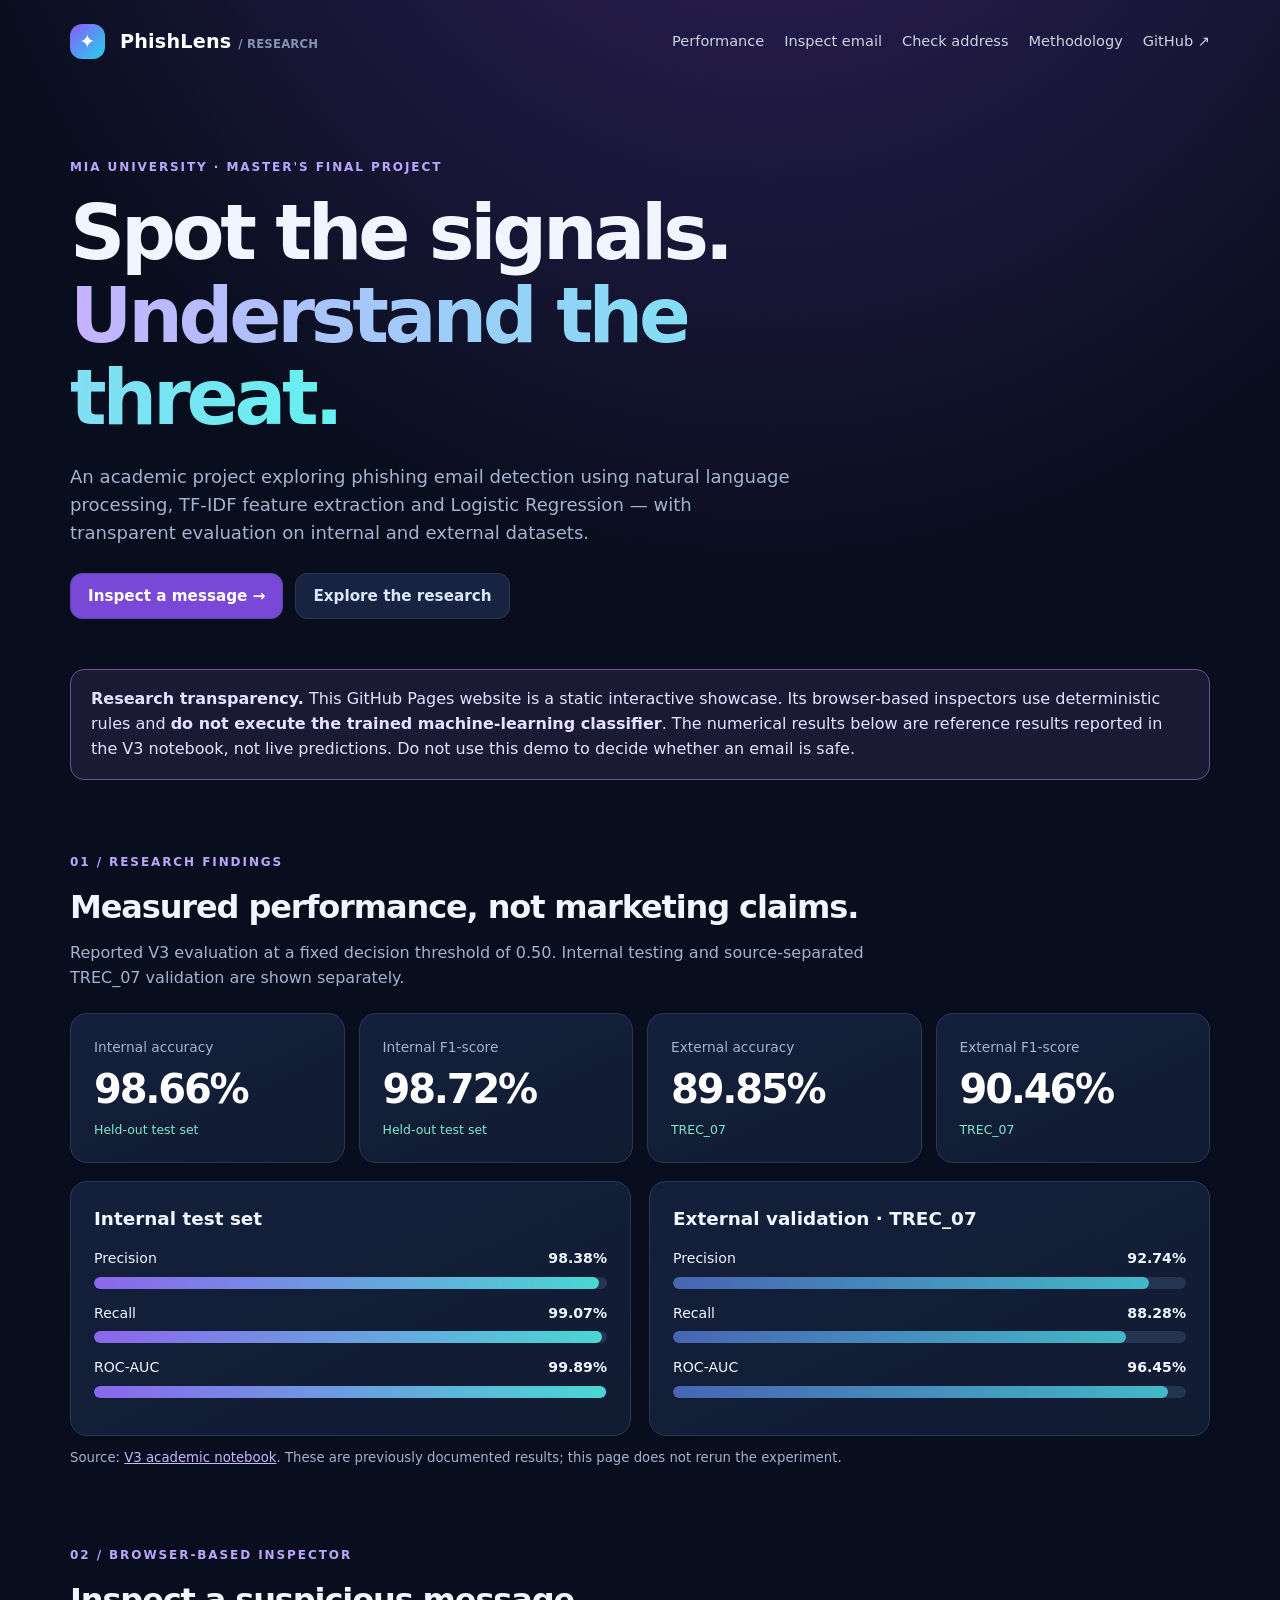
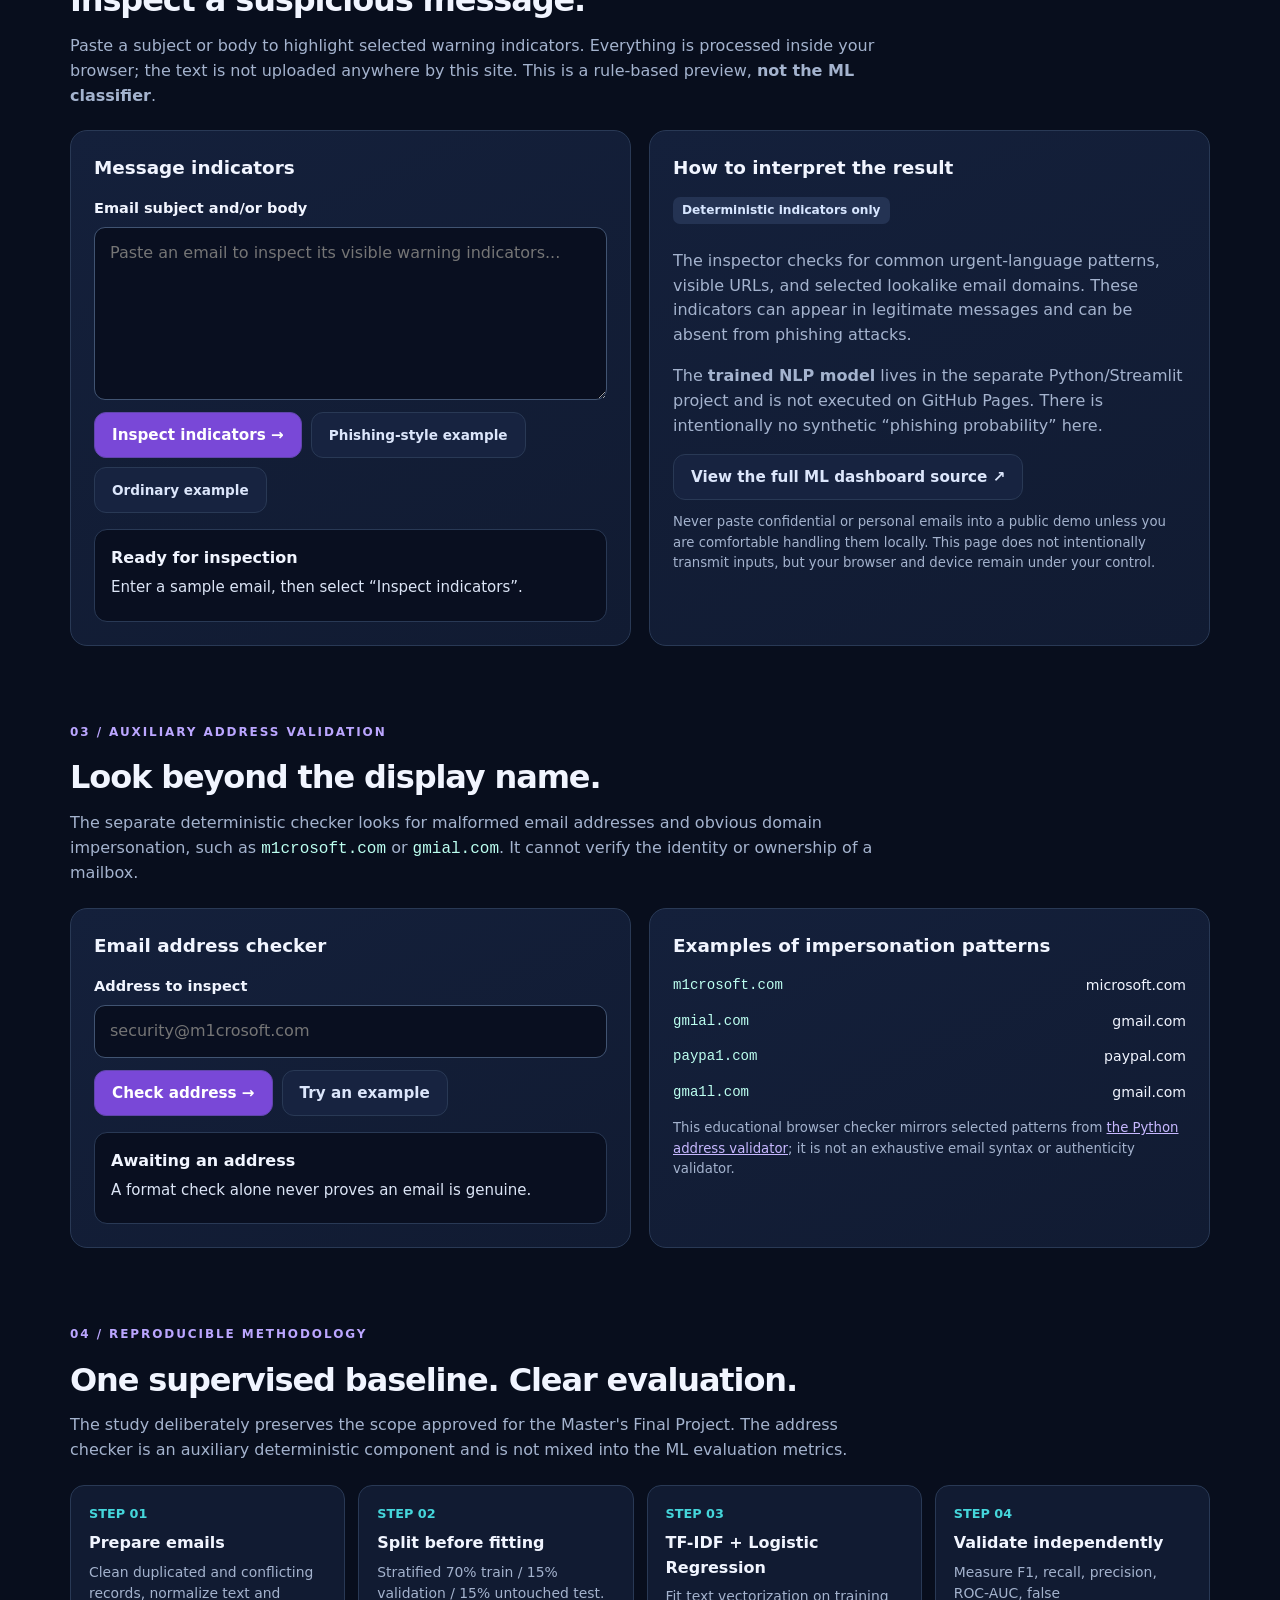
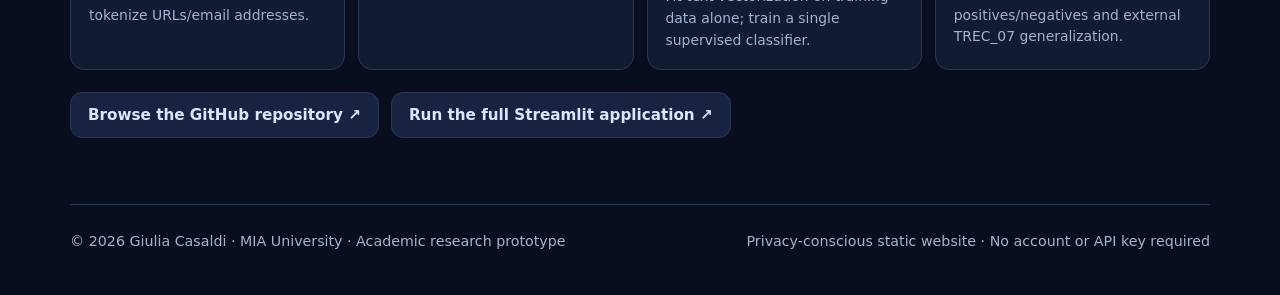
==== docs/index.html @ d3126e31 "Publish PhishLens GitHub Pages research dashboard" ====
<!doctype html>
<html lang="en">
<head>
  <meta charset="utf-8">
  <meta name="viewport" content="width=device-width, initial-scale=1">
  <meta name="theme-color" content="#0b1021">
  <meta name="description" content="PhishLens: reproducible academic research on NLP-based phishing email detection. Interactive email indicator inspector and model performance.">
  <title>PhishLens | AI-Powered Phishing Email Detection</title>
  <style>
    :root {color-scheme:dark;--bg:#080e1d;--panel:#111b32;--panel2:#14203b;--line:#293955;--txt:#f1f5ff;--muted:#a4b3ce;--accent:#a78bfa;--cyan:#45d6db;--danger:#ffae87;--ok:#6fe1ae}
    * {box-sizing:border-box}
    html {scroll-behavior:smooth}
    body {margin:0;font:16px/1.55 system-ui,-apple-system,Segoe UI,Arial,sans-serif;color:var(--txt);background:radial-gradient(ellipse 90% 36% at 60% -10%,#352363 0,transparent 75%),var(--bg)}
    a {color:#c7b8ff}
    a:hover {color:white}
    .wrap {width:min(1140px,calc(100% - 36px));margin:auto}
    .nav {display:flex;justify-content:space-between;align-items:center;gap:18px;padding:24px 0;flex-wrap:wrap}
    .brand {font-weight:800;font-size:1.2rem;letter-spacing:.2px;color:white;text-decoration:none}
    .brand i {display:inline-grid;place-items:center;width:35px;height:35px;border-radius:12px;background:linear-gradient(135deg,#8b5cf6,#22d3ee);font-style:normal;margin-right:8px}
    .navlinks {display:flex;gap:20px;flex-wrap:wrap;font-size:.91rem}
    .navlinks a {text-decoration:none;color:#cbd5e1}
    .hero {padding:63px 0 50px;max-width:880px}
    .eyebrow {text-transform:uppercase;letter-spacing:.16em;color:#bba6ff;font-size:.75rem;font-weight:800}
    h1 {font-size:clamp(2.4rem,6vw,4.9rem);line-height:1.08;letter-spacing:-.055em;margin:15px 0 23px}
    .gradient {background:linear-gradient(95deg,#c6b2ff,#65f1ef);background-clip:text;color:transparent}
    .lede {max-width:730px;font-size:1.13rem;color:var(--muted);margin:0 0 26px}
    .actions {display:flex;gap:12px;flex-wrap:wrap}
    .btn,button {border:1px solid #6145ac;background:#7948d7;color:white;border-radius:12px;padding:12px 17px;font:700 .95rem system-ui;cursor:pointer;text-decoration:none;display:inline-flex;align-items:center;justify-content:center;min-height:46px}
    .btn:hover,button:hover {filter:brightness(1.16)}
    .btn.secondary,button.secondary {border-color:var(--line);background:#172340;color:#dce6fb}
    .btn:focus-visible,button:focus-visible,input:focus-visible,textarea:focus-visible {outline:3px solid var(--cyan);outline-offset:3px}
    .notice {border:1px solid #685595;background:rgba(89,66,133,.23);border-radius:14px;padding:17px 20px;color:#e8e0ff;margin-bottom:36px}
    .section {padding:25px 0 40px;scroll-margin-top:20px}
    .section h2 {font-size:clamp(1.55rem,3vw,2rem);letter-spacing:-.035em;margin:0 0 8px}
    .sub {color:var(--muted);margin:0 0 22px;max-width:820px}
    .grid {display:grid;grid-template-columns:repeat(4,minmax(0,1fr));gap:14px}
    .tile,.card {background:linear-gradient(155deg,var(--panel2),var(--panel));border:1px solid var(--line);border-radius:17px;padding:23px}
    .tile small {display:block;color:var(--muted);font-size:.86rem}
    .tile strong {font-size:2.5rem;display:block;letter-spacing:-.055em;line-height:1.3;margin:5px 0;color:white}
    .tile span {display:block;font-size:.78rem;color:#80e9cd}
    .duo {display:grid;grid-template-columns:1fr 1fr;gap:18px}
    .card h3 {font-size:1.15rem;margin:0 0 14px}
    .card p {color:var(--muted)}
    label {display:block;font-size:.91rem;font-weight:700;margin:13px 0 8px}
    textarea,input {display:block;width:100%;font:inherit;color:white;background:#090f20;border:1px solid #415472;border-radius:11px;padding:13px 15px}
    textarea {height:173px;resize:vertical}
    input {min-height:48px}
    .example {font-size:.85rem}
    .form-actions {display:flex;gap:9px;flex-wrap:wrap;margin-top:12px}
    .output {border-radius:13px;border:1px solid var(--line);background:#090f20;padding:16px;margin-top:16px;min-height:83px}
    .output strong {display:block;margin-bottom:5px}
    .output p {margin:5px 0;font-size:.94rem;color:#dce5f6}
    .output ul {margin:12px 0 0;padding-left:20px}
    .output li {padding:2px 0;overflow-wrap:anywhere}
    .output.warning {border-color:#a66a4b;background:#271c1c}
    .output.safe {border-color:#357963;background:#0c2828}
    .tag {display:inline-block;padding:4px 9px;border-radius:7px;background:#243353;color:#d7e6ff;font-size:.76rem;font-weight:750;margin-bottom:9px}
    .tiny {font-size:.83rem;color:var(--muted);margin:12px 0 0}
    .chart-row {margin:14px 0}
    .chart-head {display:flex;justify-content:space-between;font-size:.88rem;margin-bottom:7px}
    .bar {background:#263451;height:12px;border-radius:18px;overflow:hidden}
    .bar > span {display:block;height:100%;background:linear-gradient(90deg,#8c66ec,#49d7d3);border-radius:inherit}
    .bar.external > span {background:linear-gradient(90deg,#4865b2,#42b8c7)}
    .steps {display:grid;grid-template-columns:repeat(4,1fr);gap:13px;margin-top:20px}
    .step {background:var(--panel);border:1px solid var(--line);border-radius:14px;padding:18px}
    .step b {color:var(--cyan);font-size:.8rem;display:block;margin-bottom:7px}
    .step strong {display:block}
    .step p {font-size:.87rem;color:var(--muted);margin:6px 0 0}
    .foot {border-top:1px solid var(--line);padding:25px 0 44px;color:var(--muted);font-size:.89rem;margin-top:26px}
    .foot-flex {display:flex;justify-content:space-between;gap:15px;flex-wrap:wrap}
    code {color:#bcfff0}
    @media(max-width:880px){.grid,.steps{grid-template-columns:repeat(2,minmax(0,1fr))}.duo{grid-template-columns:1fr}.hero{padding:37px 0 36px}}
    @media(max-width:460px){.grid,.steps{grid-template-columns:1fr}.tile strong{font-size:2.1rem}.navlinks{gap:12px}.card,.tile{padding:17px}}
    @media(prefers-reduced-motion:reduce){html{scroll-behavior:auto}}
  </style>
</head>
<body>
<div class="wrap">
  <header class="nav">
    <a class="brand" href="#top"><i aria-hidden="true">✦</i> PhishLens <span style="color:#8292b3;font-size:.73rem;font-weight:600">/ RESEARCH</span></a>
    <nav class="navlinks" aria-label="Main navigation">
      <a href="#performance">Performance</a>
      <a href="#inspector">Inspect email</a>
      <a href="#address">Check address</a>
      <a href="#methodology">Methodology</a>
      <a href="https://github.com/gcasaldi/final-project-mia-university" target="_blank" rel="noopener noreferrer">GitHub ↗</a>
    </nav>
  </header>

  <main id="top">
    <section class="hero">
      <p class="eyebrow">MIA University · Master's final project</p>
      <h1>Spot the signals.<br><span class="gradient">Understand the threat.</span></h1>
      <p class="lede">An academic project exploring phishing email detection using natural language processing, TF-IDF feature extraction and Logistic Regression — with transparent evaluation on internal and external datasets.</p>
      <div class="actions">
        <a class="btn" href="#inspector">Inspect a message →</a>
        <a class="btn secondary" href="#performance">Explore the research</a>
      </div>
    </section>

    <aside class="notice" role="note">
      <strong>Research transparency.</strong> This GitHub Pages website is a static interactive showcase. Its browser-based inspectors use deterministic rules and <strong>do not execute the trained machine-learning classifier</strong>. The numerical results below are reference results reported in the V3 notebook, not live predictions. Do not use this demo to decide whether an email is safe.
    </aside>

    <section class="section" id="performance">
      <p class="eyebrow">01 / Research findings</p>
      <h2>Measured performance, not marketing claims.</h2>
      <p class="sub">Reported V3 evaluation at a fixed decision threshold of 0.50. Internal testing and source-separated TREC_07 validation are shown separately.</p>
      <div class="grid">
        <div class="tile"><small>Internal accuracy</small><strong>98.66%</strong><span>Held-out test set</span></div>
        <div class="tile"><small>Internal F1-score</small><strong>98.72%</strong><span>Held-out test set</span></div>
        <div class="tile"><small>External accuracy</small><strong>89.85%</strong><span>TREC_07</span></div>
        <div class="tile"><small>External F1-score</small><strong>90.46%</strong><span>TREC_07</span></div>
      </div>
      <div class="duo" style="margin-top:18px">
        <div class="card">
          <h3>Internal test set</h3>
          <div class="chart-row"><div class="chart-head"><span>Precision</span><b>98.38%</b></div><div class="bar"><span style="width:98.38%"></span></div></div>
          <div class="chart-row"><div class="chart-head"><span>Recall</span><b>99.07%</b></div><div class="bar"><span style="width:99.07%"></span></div></div>
          <div class="chart-row"><div class="chart-head"><span>ROC-AUC</span><b>99.89%</b></div><div class="bar"><span style="width:99.89%"></span></div></div>
        </div>
        <div class="card">
          <h3>External validation · TREC_07</h3>
          <div class="chart-row"><div class="chart-head"><span>Precision</span><b>92.74%</b></div><div class="bar external"><span style="width:92.74%"></span></div></div>
          <div class="chart-row"><div class="chart-head"><span>Recall</span><b>88.28%</b></div><div class="bar external"><span style="width:88.28%"></span></div></div>
          <div class="chart-row"><div class="chart-head"><span>ROC-AUC</span><b>96.45%</b></div><div class="bar external"><span style="width:96.45%"></span></div></div>
        </div>
      </div>
      <p class="tiny">Source: <a href="https://github.com/gcasaldi/final-project-mia-university/blob/main/notebooks/Final_Project_v3_Colab.ipynb">V3 academic notebook</a>. These are previously documented results; this page does not rerun the experiment.</p>
    </section>

    <section class="section" id="inspector">
      <p class="eyebrow">02 / Browser-based inspector</p>
      <h2>Inspect a suspicious message.</h2>
      <p class="sub">Paste a subject or body to highlight selected warning indicators. Everything is processed inside your browser; the text is not uploaded anywhere by this site. This is a rule-based preview, <strong>not the ML classifier</strong>.</p>
      <div class="duo">
        <div class="card">
          <h3>Message indicators</h3>
          <label for="email-text">Email subject and/or body</label>
          <textarea id="email-text" spellcheck="false" placeholder="Paste an email to inspect its visible warning indicators..."></textarea>
          <div class="form-actions">
            <button id="analyze" type="button">Inspect indicators →</button>
            <button id="sample-phish" class="secondary example" type="button">Phishing-style example</button>
            <button id="sample-normal" class="secondary example" type="button">Ordinary example</button>
          </div>
          <div class="output" id="email-output" role="status" aria-live="polite"><strong>Ready for inspection</strong><p>Enter a sample email, then select “Inspect indicators”.</p></div>
        </div>
        <div class="card">
          <h3>How to interpret the result</h3>
          <span class="tag">Deterministic indicators only</span>
          <p>The inspector checks for common urgent-language patterns, visible URLs, and selected lookalike email domains. These indicators can appear in legitimate messages and can be absent from phishing attacks.</p>
          <p>The <strong>trained NLP model</strong> lives in the separate Python/Streamlit project and is not executed on GitHub Pages. There is intentionally no synthetic “phishing probability” here.</p>
          <a class="btn secondary" href="https://github.com/gcasaldi/final-project-mia-university/blob/main/streamlit_app.py" target="_blank" rel="noopener noreferrer">View the full ML dashboard source ↗</a>
          <p class="tiny">Never paste confidential or personal emails into a public demo unless you are comfortable handling them locally. This page does not intentionally transmit inputs, but your browser and device remain under your control.</p>
        </div>
      </div>
    </section>

    <section class="section" id="address">
      <p class="eyebrow">03 / Auxiliary address validation</p>
      <h2>Look beyond the display name.</h2>
      <p class="sub">The separate deterministic checker looks for malformed email addresses and obvious domain impersonation, such as <code>m1crosoft.com</code> or <code>gmial.com</code>. It cannot verify the identity or ownership of a mailbox.</p>
      <div class="duo">
        <div class="card">
          <h3>Email address checker</h3>
          <label for="address-input">Address to inspect</label>
          <input id="address-input" type="text" inputmode="email" autocomplete="off" placeholder="security@m1crosoft.com">
          <div class="form-actions">
            <button type="button" id="check-address">Check address →</button>
            <button type="button" class="secondary" id="example-address">Try an example</button>
          </div>
          <div class="output" id="address-output" role="status" aria-live="polite"><strong>Awaiting an address</strong><p>A format check alone never proves an email is genuine.</p></div>
        </div>
        <div class="card">
          <h3>Examples of impersonation patterns</h3>
          <div class="chart-row"><div class="chart-head"><code>m1crosoft.com</code><span>microsoft.com</span></div></div>
          <div class="chart-row"><div class="chart-head"><code>gmial.com</code><span>gmail.com</span></div></div>
          <div class="chart-row"><div class="chart-head"><code>paypa1.com</code><span>paypal.com</span></div></div>
          <div class="chart-row"><div class="chart-head"><code>gma1l.com</code><span>gmail.com</span></div></div>
          <p class="tiny">This educational browser checker mirrors selected patterns from <a href="https://github.com/gcasaldi/final-project-mia-university/blob/main/src/address_validator.py">the Python address validator</a>; it is not an exhaustive email syntax or authenticity validator.</p>
        </div>
      </div>
    </section>

    <section class="section" id="methodology">
      <p class="eyebrow">04 / Reproducible methodology</p>
      <h2>One supervised baseline. Clear evaluation.</h2>
      <p class="sub">The study deliberately preserves the scope approved for the Master's Final Project. The address checker is an auxiliary deterministic component and is not mixed into the ML evaluation metrics.</p>
      <div class="steps">
        <div class="step"><b>STEP 01</b><strong>Prepare emails</strong><p>Clean duplicated and conflicting records, normalize text and tokenize URLs/email addresses.</p></div>
        <div class="step"><b>STEP 02</b><strong>Split before fitting</strong><p>Stratified 70% train / 15% validation / 15% untouched test.</p></div>
        <div class="step"><b>STEP 03</b><strong>TF-IDF + Logistic Regression</strong><p>Fit text vectorization on training data alone; train a single supervised classifier.</p></div>
        <div class="step"><b>STEP 04</b><strong>Validate independently</strong><p>Measure F1, recall, precision, ROC-AUC, false positives/negatives and external TREC_07 generalization.</p></div>
      </div>
      <div class="actions" style="margin-top:22px">
        <a class="btn secondary" href="https://github.com/gcasaldi/final-project-mia-university" target="_blank" rel="noopener noreferrer">Browse the GitHub repository ↗</a>
        <a class="btn secondary" href="https://github.com/gcasaldi/final-project-mia-university/blob/main/docs/PROFESSOR_DEMO.md" target="_blank" rel="noopener noreferrer">Run the full Streamlit application ↗</a>
      </div>
    </section>
  </main>

  <footer class="foot"><div class="foot-flex"><span>© 2026 Giulia Casaldi · MIA University · Academic research prototype</span><span>Privacy-conscious static website · No account or API key required</span></div></footer>
</div>
<script>
(function () {
  'use strict';
  var providers = [
    'gmail.com','googlemail.com','outlook.com','hotmail.com','live.com','yahoo.com','yahoo.it',
    'icloud.com','me.com','proton.me','protonmail.com','aol.com','zoho.com','gmx.com','gmx.net',
    'libero.it','virgilio.it','alice.it','tin.it','tiscali.it','tim.it','fastwebnet.it','aruba.it',
    'paypal.com','amazon.com','apple.com','microsoft.com','google.com','poste.it',
    'intesasanpaolo.com','unicredit.it'
  ];
  var substitutions = {'0':['o'],'1':['i','l'],'3':['e'],'4':['a'],'5':['s'],'7':['t'],'8':['b'],'9':['g']};
  function distance(a,b) {
    a=a.toLowerCase();b=b.toLowerCase();
    var d=Array.from({length:a.length+1},function(){return Array(b.length+1).fill(0);});
    for(var i=0;i<=a.length;i++)d[i][0]=i;
    for(var j=0;j<=b.length;j++)d[0][j]=j;
    for(i=1;i<=a.length;i++)for(j=1;j<=b.length;j++){
      var cost=a[i-1]===b[j-1]?0:1;
      d[i][j]=Math.min(d[i-1][j]+1,d[i][j-1]+1,d[i-1][j-1]+cost);
      if(i>1&&j>1&&a[i-1]===b[j-2]&&a[i-2]===b[j-1])d[i][j]=Math.min(d[i][j],d[i-2][j-2]+1);
    }
    return d[a.length][b.length];
  }
  function lookalike(domain){
    if(providers.includes(domain))return null;
    var variants=[domain], seen=new Set(variants);
    Object.keys(substitutions).forEach(function(ch){
      if(!domain.includes(ch))return;
      var snapshot=variants.slice();
      snapshot.forEach(function(s){
        substitutions[ch].forEach(function(repl){
          var v=s.split(ch).join(repl);
          if(!seen.has(v)&&variants.length<64){seen.add(v);variants.push(v);}
        });
      });
    });
    for(var i=0;i<variants.length;i++)if(variants[i]!==domain&&providers.includes(variants[i]))return variants[i];
    var best=null, bestDist=999;
    providers.forEach(function(p){var d=distance(domain,p);if(d<bestDist){best=p;bestDist=d;}});
    return bestDist<=1?best:null;
  }
  function inspectAddress(input){
    var raw=String(input||'').trim().replace(/^<|>$/g,'');
    var issues=[], match=raw.split('@'), closest=null;
    if(!raw)return {raw:raw,issues:['Please enter an email address.'],closest:null};
    if(match.length!==2)return {raw:raw,issues:['An address must contain exactly one @ symbol.'],closest:null};
    var domain=match[1].toLowerCase(), diagnostic=domain.replace(/[,;]/g,'.').replace(/\.$/,'');
    if(/[,;]/.test(domain))issues.push('The domain uses a comma or semicolon instead of a dot.');
    if(!/^[A-Za-z0-9.!#$%&'*+/=?^_{|}~-]+@(?:[A-Za-z0-9](?:[A-Za-z0-9-]{0,61}[A-Za-z0-9])?\.)+[A-Za-z]{2,63}$/.test(raw))
      issues.push('The address does not pass this simplified syntax check.');
    if(/[^\x00-\x7F]/.test(raw))issues.push('Non-ASCII characters merit manual review for homoglyphs.');
    if(domain.indexOf('xn--')!==-1)issues.push('Internationalized/punycode domain: review manually.');
    closest=lookalike(diagnostic);
    if(closest&&diagnostic!==closest)issues.push('Possible lookalike domain: '+closest+'.');
    return {raw:raw,issues:issues,closest:closest};
  }
  function output(el,title,paragraphs,items,mode){
    el.className='output'+(mode?' '+mode:'');
    el.replaceChildren();
    var strong=document.createElement('strong');strong.textContent=title;el.appendChild(strong);
    paragraphs.forEach(function(p){var x=document.createElement('p');x.textContent=p;el.appendChild(x);});
    if(items&&items.length){
      var ul=document.createElement('ul');
      items.forEach(function(item){var li=document.createElement('li');li.textContent=item;ul.appendChild(li);});
      el.appendChild(ul);
    }
  }
  function showAddress(){
    var r=inspectAddress(document.getElementById('address-input').value), el=document.getElementById('address-output');
    if(!r.raw){output(el,'Enter an address',r.issues,[], 'warning');return;}
    if(r.issues.length)output(el,'Review this address',['Potential anomalies were found. This result does not establish whether the email is phishing.'],r.issues,'warning');
    else output(el,'No obvious address anomaly',['No selected format or provider-lookalike anomaly was detected. The sender may still be malicious or impersonated.'],[],'safe');
  }
  function showEmail(){
    var raw=document.getElementById('email-text').value.trim(),el=document.getElementById('email-output');
    if(!raw){output(el,'Paste a message first',['Enter a subject or body before inspecting.'],[],'warning');return;}
    var signals=[], notes=[];
    var addresses=raw.match(/[A-Za-z0-9.!#$%&'*+/=?^_{|}~-]+@[^\s<>"']+/g)||[];
    var unique=Array.from(new Set(addresses.map(function(a){return a.replace(/[.,;!?]+$/,'');})));
    unique.forEach(function(a){var r=inspectAddress(a);if(r.issues.length)signals.push('Address '+a+': '+r.issues.join(' '));});
    var urls=raw.match(/(?:https?:\/\/|www\.)[^\s<>"']+/gi)||[];
    if(urls.length)notes.push('Visible links found: '+urls.length+'. Inspect the actual destination before following.');
    var urgent=/\b(urgent|immediately|act now|account suspended|verify your account|password expires|final warning|within 24 hours|limited time)\b/i;
    if(urgent.test(raw))notes.push('Pressure/urgency language appears in the text (not proof of phishing).');
    var requests=/\b(password|credential|security code|one.time code|bank account|payment details)\b/i;
    if(requests.test(raw))notes.push('The message refers to sensitive information or financial details.');
    if(signals.length)output(el,'Suspicious address indicators found',['The browser rules detected '+signals.length+' possible address-level anomaly/anomalies. This is not an ML classification.'],signals.concat(notes),'warning');
    else output(el,'Browser inspection complete',['No suspicious address pattern was identified by the limited rules. This does NOT establish that the message is safe or legitimate.'],notes,'safe');
  }
  document.getElementById('check-address').addEventListener('click',showAddress);
  document.getElementById('address-input').addEventListener('keydown',function(e){if(e.key==='Enter')showAddress();});
  document.getElementById('example-address').addEventListener('click',function(){document.getElementById('address-input').value='security@m1crosoft.com';showAddress();});
  document.getElementById('analyze').addEventListener('click',showEmail);
  document.getElementById('sample-phish').addEventListener('click',function(){
    document.getElementById('email-text').value='URGENT: Your Microsoft account has been suspended. Verify your account immediately at https://security-m1crosoft.example/login or contact security@m1crosoft.com.';
    showEmail();
  });
  document.getElementById('sample-normal').addEventListener('click',function(){
    document.getElementById('email-text').value='Hello team, our project meeting is scheduled for Tuesday at 10:00. Please share your comments before the call. Kind regards, Project Coordinator.';
    showEmail();
  });
}());
</script>
</body>
</html>
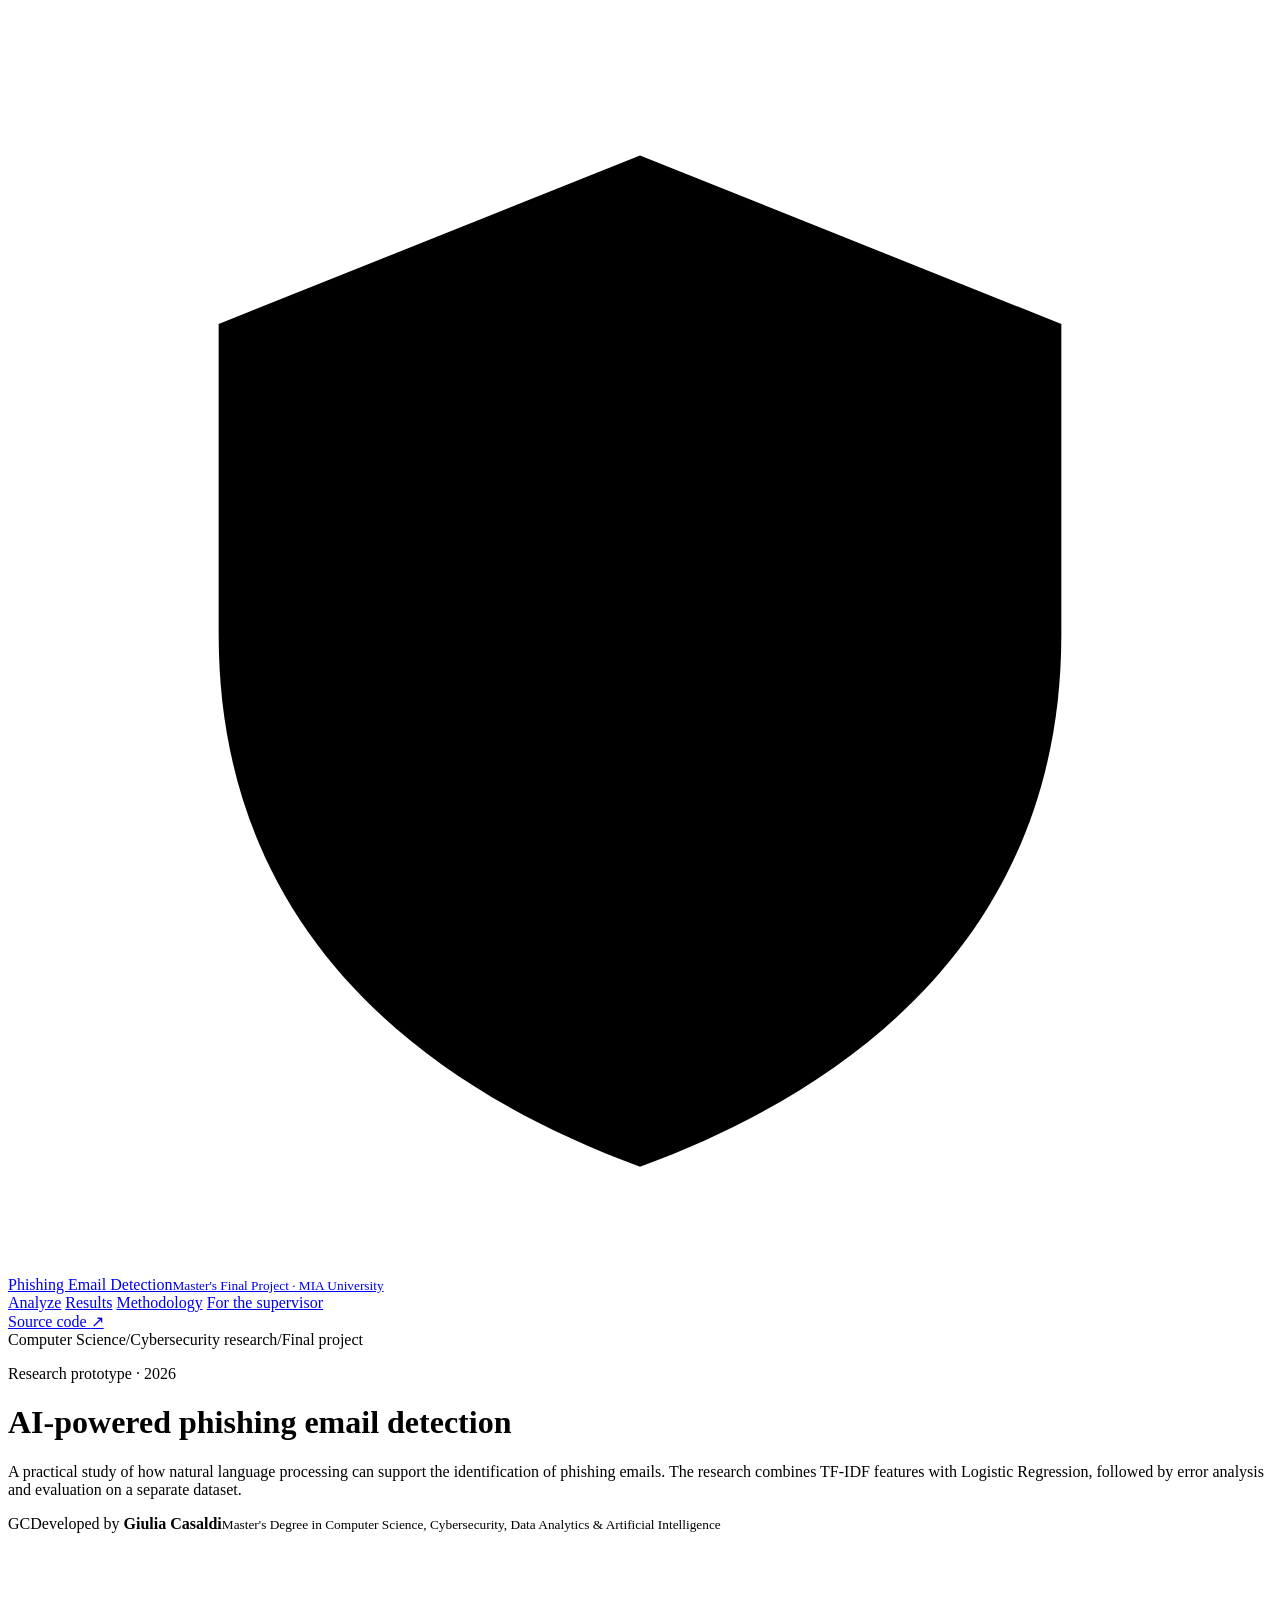
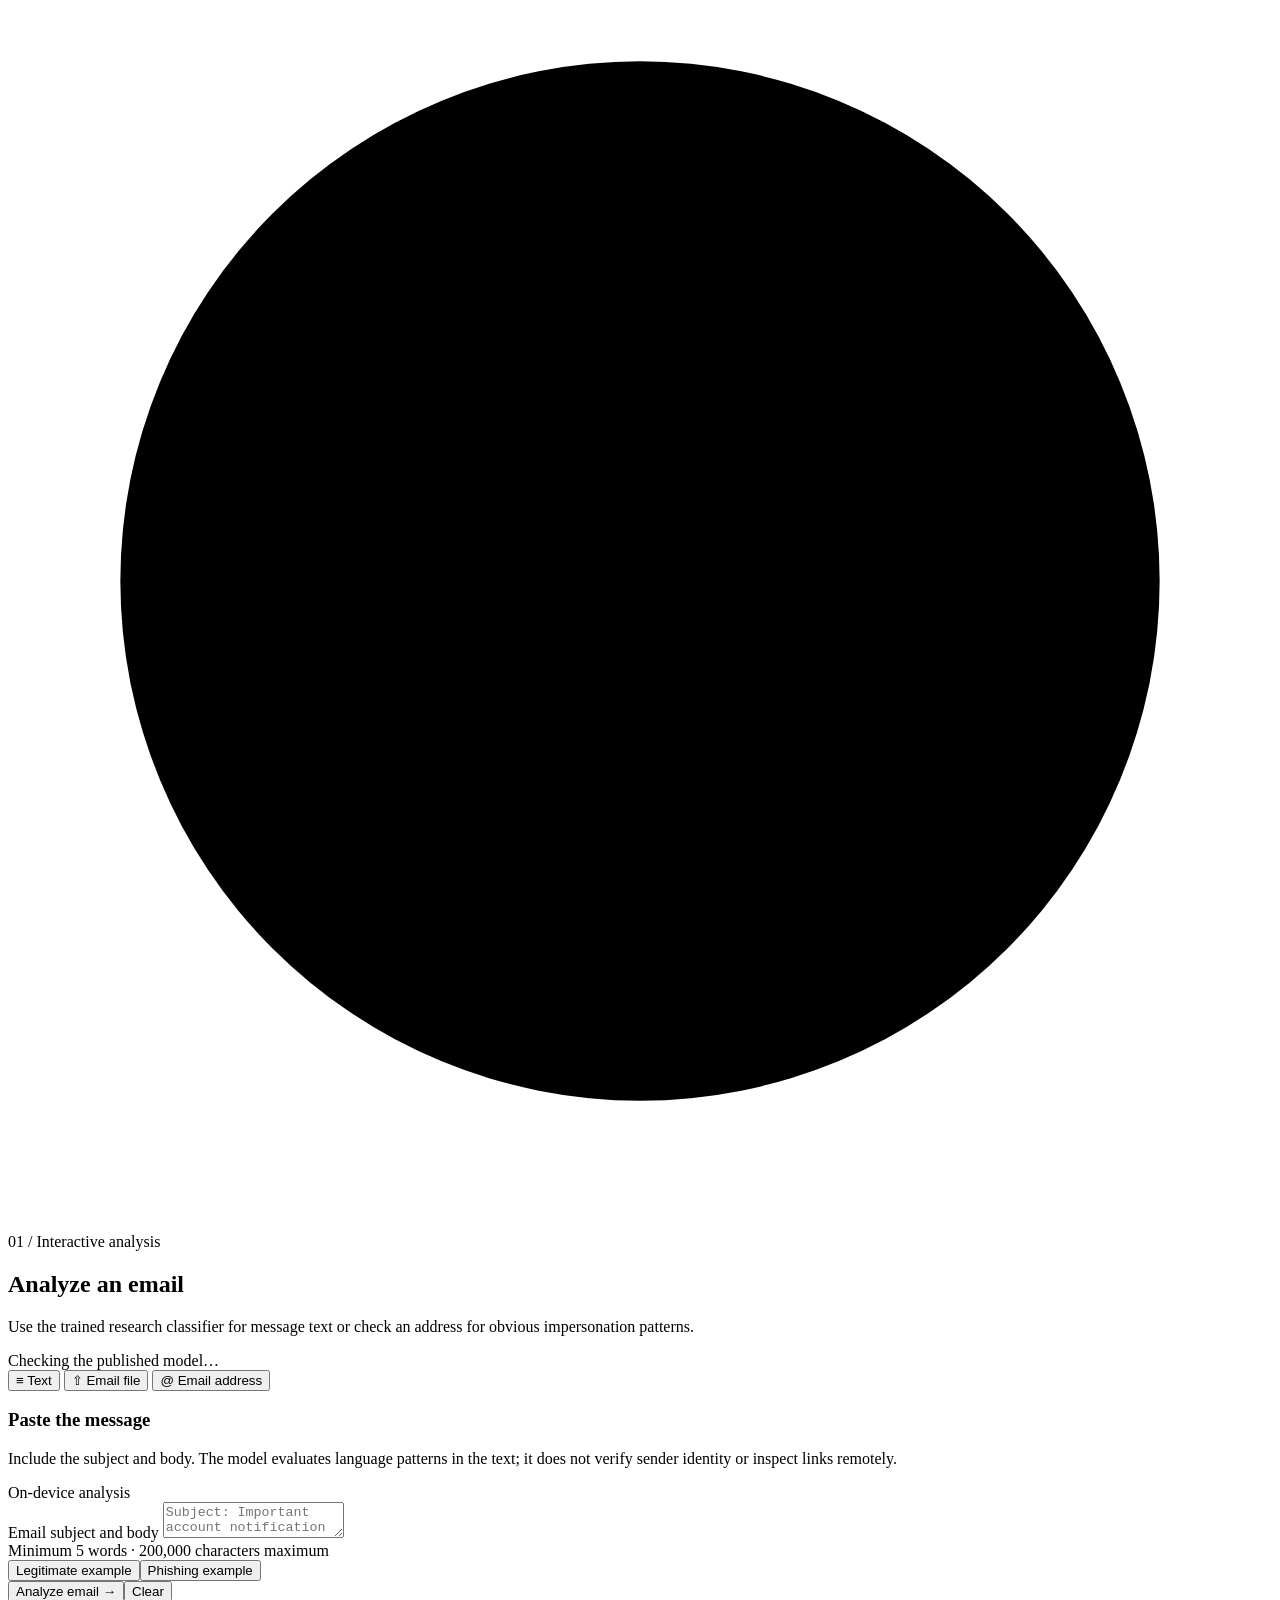
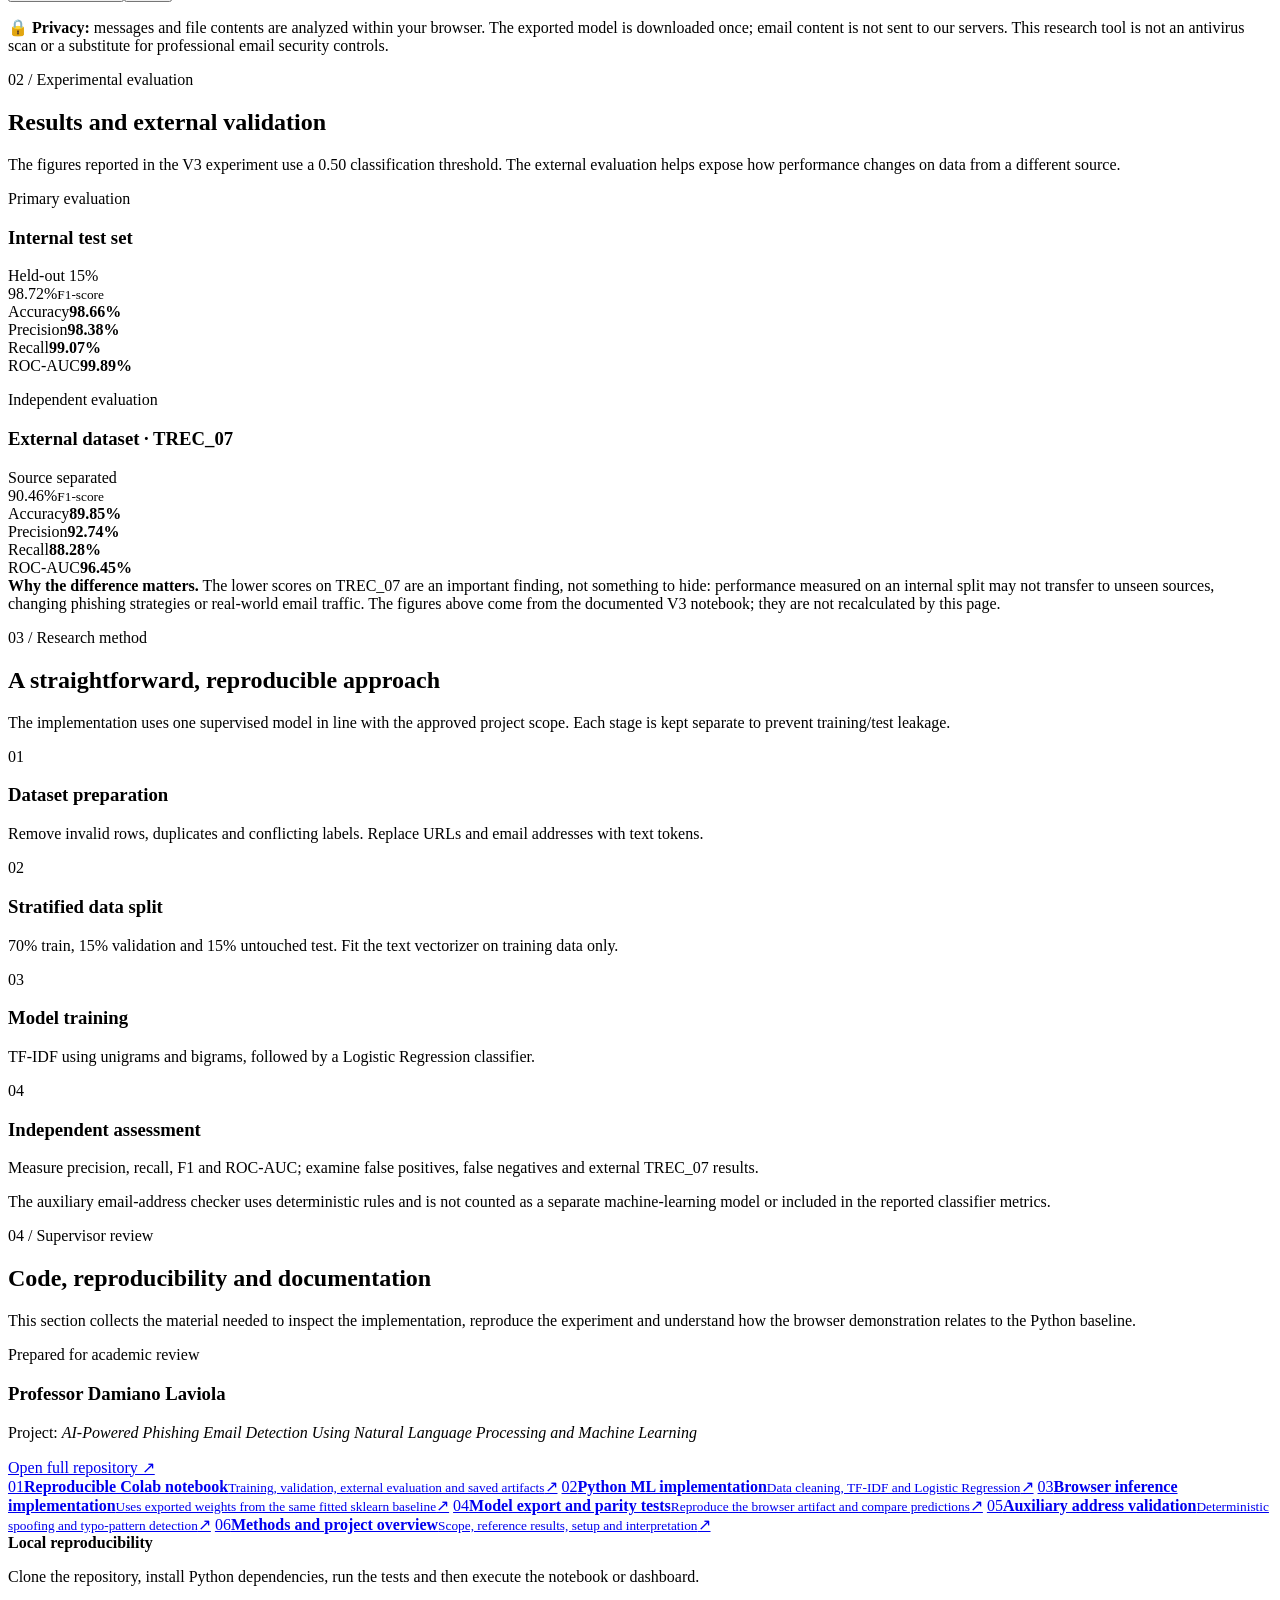
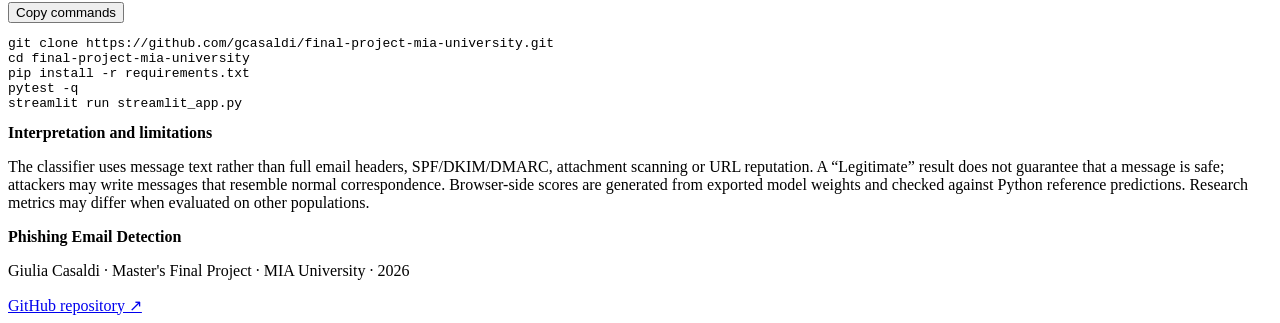
==== commit 251e0e30: "Redesign academic dashboard with VirusTotal-inspired analysis workflow and professor code review sec" ====
--- a/docs/index.html
+++ b/docs/index.html
@@ -2,307 +2,127 @@
 <html lang="en">
 <head>
   <meta charset="utf-8">
-  <meta name="viewport" content="width=device-width, initial-scale=1">
-  <meta name="theme-color" content="#0b1021">
-  <meta name="description" content="PhishLens: reproducible academic research on NLP-based phishing email detection. Interactive email indicator inspector and model performance.">
-  <title>PhishLens | AI-Powered Phishing Email Detection</title>
-  <style>
-    :root {color-scheme:dark;--bg:#080e1d;--panel:#111b32;--panel2:#14203b;--line:#293955;--txt:#f1f5ff;--muted:#a4b3ce;--accent:#a78bfa;--cyan:#45d6db;--danger:#ffae87;--ok:#6fe1ae}
-    * {box-sizing:border-box}
-    html {scroll-behavior:smooth}
-    body {margin:0;font:16px/1.55 system-ui,-apple-system,Segoe UI,Arial,sans-serif;color:var(--txt);background:radial-gradient(ellipse 90% 36% at 60% -10%,#352363 0,transparent 75%),var(--bg)}
-    a {color:#c7b8ff}
-    a:hover {color:white}
-    .wrap {width:min(1140px,calc(100% - 36px));margin:auto}
-    .nav {display:flex;justify-content:space-between;align-items:center;gap:18px;padding:24px 0;flex-wrap:wrap}
-    .brand {font-weight:800;font-size:1.2rem;letter-spacing:.2px;color:white;text-decoration:none}
-    .brand i {display:inline-grid;place-items:center;width:35px;height:35px;border-radius:12px;background:linear-gradient(135deg,#8b5cf6,#22d3ee);font-style:normal;margin-right:8px}
-    .navlinks {display:flex;gap:20px;flex-wrap:wrap;font-size:.91rem}
-    .navlinks a {text-decoration:none;color:#cbd5e1}
-    .hero {padding:63px 0 50px;max-width:880px}
-    .eyebrow {text-transform:uppercase;letter-spacing:.16em;color:#bba6ff;font-size:.75rem;font-weight:800}
-    h1 {font-size:clamp(2.4rem,6vw,4.9rem);line-height:1.08;letter-spacing:-.055em;margin:15px 0 23px}
-    .gradient {background:linear-gradient(95deg,#c6b2ff,#65f1ef);background-clip:text;color:transparent}
-    .lede {max-width:730px;font-size:1.13rem;color:var(--muted);margin:0 0 26px}
-    .actions {display:flex;gap:12px;flex-wrap:wrap}
-    .btn,button {border:1px solid #6145ac;background:#7948d7;color:white;border-radius:12px;padding:12px 17px;font:700 .95rem system-ui;cursor:pointer;text-decoration:none;display:inline-flex;align-items:center;justify-content:center;min-height:46px}
-    .btn:hover,button:hover {filter:brightness(1.16)}
-    .btn.secondary,button.secondary {border-color:var(--line);background:#172340;color:#dce6fb}
-    .btn:focus-visible,button:focus-visible,input:focus-visible,textarea:focus-visible {outline:3px solid var(--cyan);outline-offset:3px}
-    .notice {border:1px solid #685595;background:rgba(89,66,133,.23);border-radius:14px;padding:17px 20px;color:#e8e0ff;margin-bottom:36px}
-    .section {padding:25px 0 40px;scroll-margin-top:20px}
-    .section h2 {font-size:clamp(1.55rem,3vw,2rem);letter-spacing:-.035em;margin:0 0 8px}
-    .sub {color:var(--muted);margin:0 0 22px;max-width:820px}
-    .grid {display:grid;grid-template-columns:repeat(4,minmax(0,1fr));gap:14px}
-    .tile,.card {background:linear-gradient(155deg,var(--panel2),var(--panel));border:1px solid var(--line);border-radius:17px;padding:23px}
-    .tile small {display:block;color:var(--muted);font-size:.86rem}
-    .tile strong {font-size:2.5rem;display:block;letter-spacing:-.055em;line-height:1.3;margin:5px 0;color:white}
-    .tile span {display:block;font-size:.78rem;color:#80e9cd}
-    .duo {display:grid;grid-template-columns:1fr 1fr;gap:18px}
-    .card h3 {font-size:1.15rem;margin:0 0 14px}
-    .card p {color:var(--muted)}
-    label {display:block;font-size:.91rem;font-weight:700;margin:13px 0 8px}
-    textarea,input {display:block;width:100%;font:inherit;color:white;background:#090f20;border:1px solid #415472;border-radius:11px;padding:13px 15px}
-    textarea {height:173px;resize:vertical}
-    input {min-height:48px}
-    .example {font-size:.85rem}
-    .form-actions {display:flex;gap:9px;flex-wrap:wrap;margin-top:12px}
-    .output {border-radius:13px;border:1px solid var(--line);background:#090f20;padding:16px;margin-top:16px;min-height:83px}
-    .output strong {display:block;margin-bottom:5px}
-    .output p {margin:5px 0;font-size:.94rem;color:#dce5f6}
-    .output ul {margin:12px 0 0;padding-left:20px}
-    .output li {padding:2px 0;overflow-wrap:anywhere}
-    .output.warning {border-color:#a66a4b;background:#271c1c}
-    .output.safe {border-color:#357963;background:#0c2828}
-    .tag {display:inline-block;padding:4px 9px;border-radius:7px;background:#243353;color:#d7e6ff;font-size:.76rem;font-weight:750;margin-bottom:9px}
-    .tiny {font-size:.83rem;color:var(--muted);margin:12px 0 0}
-    .chart-row {margin:14px 0}
-    .chart-head {display:flex;justify-content:space-between;font-size:.88rem;margin-bottom:7px}
-    .bar {background:#263451;height:12px;border-radius:18px;overflow:hidden}
-    .bar > span {display:block;height:100%;background:linear-gradient(90deg,#8c66ec,#49d7d3);border-radius:inherit}
-    .bar.external > span {background:linear-gradient(90deg,#4865b2,#42b8c7)}
-    .steps {display:grid;grid-template-columns:repeat(4,1fr);gap:13px;margin-top:20px}
-    .step {background:var(--panel);border:1px solid var(--line);border-radius:14px;padding:18px}
-    .step b {color:var(--cyan);font-size:.8rem;display:block;margin-bottom:7px}
-    .step strong {display:block}
-    .step p {font-size:.87rem;color:var(--muted);margin:6px 0 0}
-    .foot {border-top:1px solid var(--line);padding:25px 0 44px;color:var(--muted);font-size:.89rem;margin-top:26px}
-    .foot-flex {display:flex;justify-content:space-between;gap:15px;flex-wrap:wrap}
-    code {color:#bcfff0}
-    @media(max-width:880px){.grid,.steps{grid-template-columns:repeat(2,minmax(0,1fr))}.duo{grid-template-columns:1fr}.hero{padding:37px 0 36px}}
-    @media(max-width:460px){.grid,.steps{grid-template-columns:1fr}.tile strong{font-size:2.1rem}.navlinks{gap:12px}.card,.tile{padding:17px}}
-    @media(prefers-reduced-motion:reduce){html{scroll-behavior:auto}}
-  </style>
+  <meta name="viewport" content="width=device-width,initial-scale=1">
+  <meta name="description" content="Research prototype for phishing email detection using natural language processing, TF-IDF and Logistic Regression. Developed by Giulia Casaldi at MIA University.">
+  <meta name="theme-color" content="#f7f9fc">
+  <meta property="og:title" content="Phishing Email Detection | Giulia Casaldi">
+  <meta property="og:description" content="An interpretable NLP research project with interactive, private browser-side email analysis and reproducible evaluations.">
+  <title>Phishing Email Detection · Master's Final Project</title>
+  <link rel="stylesheet" href="./site.css">
+  <script type="module" src="./site.js"></script>
 </head>
 <body>
-<div class="wrap">
-  <header class="nav">
-    <a class="brand" href="#top"><i aria-hidden="true">✦</i> PhishLens <span style="color:#8292b3;font-size:.73rem;font-weight:600">/ RESEARCH</span></a>
-    <nav class="navlinks" aria-label="Main navigation">
-      <a href="#performance">Performance</a>
-      <a href="#inspector">Inspect email</a>
-      <a href="#address">Check address</a>
-      <a href="#methodology">Methodology</a>
-      <a href="https://github.com/gcasaldi/final-project-mia-university" target="_blank" rel="noopener noreferrer">GitHub ↗</a>
-    </nav>
+  <header class="site-header">
+    <div class="shell header-inner">
+      <a class="identity" href="#overview" aria-label="Return to overview">
+        <span class="identity-mark" aria-hidden="true"><svg viewBox="0 0 24 24"><path d="M12 2.8 20 6v5.9c0 5-3.1 8.3-8 10.1-4.9-1.8-8-5.1-8-10.1V6l8-3.2Z"/><path d="m8.2 12.3 2.6 2.6 5-5.4"/></svg></span>
+        <span class="identity-name">Phishing Email Detection<small>Master's Final Project · MIA University</small></span>
+      </a>
+      <nav aria-label="Page navigation">
+        <a href="#analysis">Analyze</a>
+        <a href="#results">Results</a>
+        <a href="#method">Methodology</a>
+        <a href="#supervisor">For the supervisor</a>
+      </nav>
+      <a class="header-repo" href="https://github.com/gcasaldi/final-project-mia-university" target="_blank" rel="noopener noreferrer">Source code <span aria-hidden="true">↗</span></a>
+    </div>
   </header>
 
-  <main id="top">
-    <section class="hero">
-      <p class="eyebrow">MIA University · Master's final project</p>
-      <h1>Spot the signals.<br><span class="gradient">Understand the threat.</span></h1>
-      <p class="lede">An academic project exploring phishing email detection using natural language processing, TF-IDF feature extraction and Logistic Regression — with transparent evaluation on internal and external datasets.</p>
-      <div class="actions">
-        <a class="btn" href="#inspector">Inspect a message →</a>
-        <a class="btn secondary" href="#performance">Explore the research</a>
+  <main id="overview" class="shell">
+    <div class="intro">
+      <div class="breadcrumbs"><span>Computer Science</span><span aria-hidden="true">/</span><span>Cybersecurity research</span><span aria-hidden="true">/</span><span>Final project</span></div>
+      <div class="intro-top"><div><p class="eyebrow">Research prototype · 2026</p>
+        <h1>AI-powered phishing email detection</h1>
+        <p class="lead">A practical study of how natural language processing can support the identification of phishing emails. The research combines TF-IDF features with Logistic Regression, followed by error analysis and evaluation on a separate dataset.</p>
+        <p class="byline"><span class="avatar">GC</span><span>Developed by <strong>Giulia Casaldi</strong><small>Master's Degree in Computer Science, Cybersecurity, Data Analytics &amp; Artificial Intelligence</small></span></p>
+      </div><div class="research-marker" aria-hidden="true"><svg viewBox="0 0 180 180"><circle cx="90" cy="90" r="74"/><circle cx="90" cy="90" r="50"/><circle cx="90" cy="90" r="25"/><path d="m46 93 29 24 54-59"/><path d="M90 4v18M90 158v18M4 90h18M158 90h18"/></svg></div></div>
+    </div>
+
+    <section id="analysis" class="main-section" aria-labelledby="analysis-title">
+      <div class="section-heading"><div><p class="eyebrow">01 / Interactive analysis</p><h2 id="analysis-title">Analyze an email</h2><p>Use the trained research classifier for message text or check an address for obvious impersonation patterns.</p></div><div id="model-status" class="status loading" role="status" aria-live="polite"><span class="status-dot"></span><span id="model-status-text">Checking the published model…</span></div></div>
+
+      <div class="analysis-card">
+        <div class="tabs" role="tablist" aria-label="Analysis input type">
+          <button type="button" id="tab-text" role="tab" aria-selected="true" aria-controls="panel-text" data-panel="text" class="active"><span class="tab-icon">≡</span> Text</button>
+          <button type="button" id="tab-file" role="tab" aria-selected="false" aria-controls="panel-file" data-panel="file"><span class="tab-icon">⇧</span> Email file</button>
+          <button type="button" id="tab-address" role="tab" aria-selected="false" aria-controls="panel-address" data-panel="address"><span class="tab-icon">@</span> Email address</button>
+        </div>
+        <div class="panel" id="panel-text" role="tabpanel" aria-labelledby="tab-text">
+          <div class="form-header"><div><h3>Paste the message</h3><p>Include the subject and body. The model evaluates language patterns in the text; it does not verify sender identity or inspect links remotely.</p></div><span class="quiet-pill">On-device analysis</span></div>
+          <label for="message-input">Email subject and body</label>
+          <textarea id="message-input" maxlength="200000" spellcheck="false" placeholder="Subject: Important account notification&#10;&#10;Dear customer, ..."></textarea>
+          <div class="input-bottom"><span>Minimum 5 words · 200,000 characters maximum</span><div><button type="button" class="text-button" id="example-legit">Legitimate example</button><button type="button" class="text-button" id="example-phish">Phishing example</button></div></div>
+          <div class="form-actions"><button type="button" class="primary" id="analyze-text">Analyze email <span aria-hidden="true">→</span></button><button type="button" class="secondary" id="clear-text">Clear</button></div>
+        </div>
+        <div class="panel" id="panel-file" role="tabpanel" aria-labelledby="tab-file" hidden>
+          <div class="form-header"><div><h3>Analyze an email file</h3><p>Choose a plain-text <code>.eml</code> or <code>.txt</code> file from your device. We read it locally and analyze its textual content.</p></div><span class="quiet-pill">Local file processing</span></div>
+          <label for="email-file" class="dropzone"><span class="drop-icon" aria-hidden="true">⇧</span><strong>Choose an email file</strong><span id="file-name">TXT or plain-text EML · up to 256 KB</span><input id="email-file" type="file" accept=".eml,.txt,text/plain,message/rfc822"></label>
+          <p class="small-note">MIME attachments and encoded multipart bodies are not fully parsed; for those messages, paste the decoded text instead. No file is uploaded to the server.</p>
+          <div class="form-actions"><button type="button" class="primary" id="analyze-file">Analyze file <span aria-hidden="true">→</span></button></div>
+        </div>
+        <div class="panel" id="panel-address" role="tabpanel" aria-labelledby="tab-address" hidden>
+          <div class="form-header"><div><h3>Check an email address</h3><p>Look for malformed domains or common brand/provider lookalikes. A clean-looking address is not evidence of a trustworthy sender.</p></div><span class="quiet-pill">Deterministic check</span></div>
+          <label for="address-input">Email address</label><input id="address-input" class="address-field" type="text" autocomplete="off" spellcheck="false" placeholder="security@m1crosoft.com">
+          <div class="form-actions"><button type="button" class="primary" id="analyze-address">Check address <span aria-hidden="true">→</span></button><button type="button" class="secondary" id="example-address">Try an example</button></div>
+        </div>
+        <div id="analysis-result" class="analysis-result" role="status" aria-live="polite" hidden></div>
+      </div>
+      <p class="under-card"><span aria-hidden="true">🔒</span> <strong>Privacy:</strong> messages and file contents are analyzed within your browser. The exported model is downloaded once; email content is not sent to our servers. This research tool is not an antivirus scan or a substitute for professional email security controls.</p>
+    </section>
+
+    <section class="main-section" id="results">
+      <div class="section-heading"><div><p class="eyebrow">02 / Experimental evaluation</p><h2>Results and external validation</h2><p>The figures reported in the V3 experiment use a 0.50 classification threshold. The external evaluation helps expose how performance changes on data from a different source.</p></div></div>
+      <div class="results-grid">
+        <article class="metrics-card"><div class="metrics-heading"><div><p class="card-kicker">Primary evaluation</p><h3>Internal test set</h3></div><span class="dataset-badge">Held-out 15%</span></div>
+          <div class="main-metric">98.72<span>%</span><small>F1-score</small></div>
+          <div class="metric-line"><span>Accuracy</span><strong>98.66%</strong></div><div class="meter"><span style="width:98.66%"></span></div>
+          <div class="metric-line"><span>Precision</span><strong>98.38%</strong></div><div class="meter"><span style="width:98.38%"></span></div>
+          <div class="metric-line"><span>Recall</span><strong>99.07%</strong></div><div class="meter"><span style="width:99.07%"></span></div>
+          <div class="metric-line"><span>ROC-AUC</span><strong>99.89%</strong></div><div class="meter"><span style="width:99.89%"></span></div>
+        </article>
+        <article class="metrics-card"><div class="metrics-heading"><div><p class="card-kicker">Independent evaluation</p><h3>External dataset · TREC_07</h3></div><span class="dataset-badge muted">Source separated</span></div>
+          <div class="main-metric secondary-metric">90.46<span>%</span><small>F1-score</small></div>
+          <div class="metric-line"><span>Accuracy</span><strong>89.85%</strong></div><div class="meter blue"><span style="width:89.85%"></span></div>
+          <div class="metric-line"><span>Precision</span><strong>92.74%</strong></div><div class="meter blue"><span style="width:92.74%"></span></div>
+          <div class="metric-line"><span>Recall</span><strong>88.28%</strong></div><div class="meter blue"><span style="width:88.28%"></span></div>
+          <div class="metric-line"><span>ROC-AUC</span><strong>96.45%</strong></div><div class="meter blue"><span style="width:96.45%"></span></div>
+        </article>
+      </div>
+      <div class="academic-note"><strong>Why the difference matters.</strong> The lower scores on TREC_07 are an important finding, not something to hide: performance measured on an internal split may not transfer to unseen sources, changing phishing strategies or real-world email traffic. The figures above come from the documented V3 notebook; they are not recalculated by this page.</div>
+    </section>
+
+    <section class="main-section" id="method">
+      <div class="section-heading"><div><p class="eyebrow">03 / Research method</p><h2>A straightforward, reproducible approach</h2><p>The implementation uses one supervised model in line with the approved project scope. Each stage is kept separate to prevent training/test leakage.</p></div></div>
+      <div class="method-flow">
+        <article><span class="step-no">01</span><h3>Dataset preparation</h3><p>Remove invalid rows, duplicates and conflicting labels. Replace URLs and email addresses with text tokens.</p></article>
+        <article><span class="step-no">02</span><h3>Stratified data split</h3><p>70% train, 15% validation and 15% untouched test. Fit the text vectorizer on training data only.</p></article>
+        <article><span class="step-no">03</span><h3>Model training</h3><p>TF-IDF using unigrams and bigrams, followed by a Logistic Regression classifier.</p></article>
+        <article><span class="step-no">04</span><h3>Independent assessment</h3><p>Measure precision, recall, F1 and ROC-AUC; examine false positives, false negatives and external TREC_07 results.</p></article>
+      </div>
+      <p class="small-note">The auxiliary email-address checker uses deterministic rules and is not counted as a separate machine-learning model or included in the reported classifier metrics.</p>
+    </section>
+
+    <section class="main-section" id="supervisor">
+      <div class="section-heading"><div><p class="eyebrow">04 / Supervisor review</p><h2>Code, reproducibility and documentation</h2><p>This section collects the material needed to inspect the implementation, reproduce the experiment and understand how the browser demonstration relates to the Python baseline.</p></div></div>
+      <div class="supervisor-card">
+        <div class="supervisor-intro"><div><p class="eyebrow">Prepared for academic review</p><h3>Professor Damiano Laviola</h3><p>Project: <em>AI-Powered Phishing Email Detection Using Natural Language Processing and Machine Learning</em></p></div><a class="outlined" href="https://github.com/gcasaldi/final-project-mia-university" target="_blank" rel="noopener noreferrer">Open full repository ↗</a></div>
+        <div class="link-grid">
+          <a href="https://github.com/gcasaldi/final-project-mia-university/blob/main/notebooks/Final_Project_v3_Colab.ipynb" target="_blank" rel="noopener noreferrer"><span class="resource-icon">01</span><span><strong>Reproducible Colab notebook</strong><small>Training, validation, external evaluation and saved artifacts</small></span><span class="arrow">↗</span></a>
+          <a href="https://github.com/gcasaldi/final-project-mia-university/blob/main/src/model_service.py" target="_blank" rel="noopener noreferrer"><span class="resource-icon">02</span><span><strong>Python ML implementation</strong><small>Data cleaning, TF-IDF and Logistic Regression</small></span><span class="arrow">↗</span></a>
+          <a href="https://github.com/gcasaldi/final-project-mia-university/blob/main/docs/model-runtime.mjs" target="_blank" rel="noopener noreferrer"><span class="resource-icon">03</span><span><strong>Browser inference implementation</strong><small>Uses exported weights from the same fitted sklearn baseline</small></span><span class="arrow">↗</span></a>
+          <a href="https://github.com/gcasaldi/final-project-mia-university/blob/main/scripts/export_browser_model.py" target="_blank" rel="noopener noreferrer"><span class="resource-icon">04</span><span><strong>Model export and parity tests</strong><small>Reproduce the browser artifact and compare predictions</small></span><span class="arrow">↗</span></a>
+          <a href="https://github.com/gcasaldi/final-project-mia-university/blob/main/src/address_validator.py" target="_blank" rel="noopener noreferrer"><span class="resource-icon">05</span><span><strong>Auxiliary address validation</strong><small>Deterministic spoofing and typo-pattern detection</small></span><span class="arrow">↗</span></a>
+          <a href="https://github.com/gcasaldi/final-project-mia-university/blob/main/README.md" target="_blank" rel="noopener noreferrer"><span class="resource-icon">06</span><span><strong>Methods and project overview</strong><small>Scope, reference results, setup and interpretation</small></span><span class="arrow">↗</span></a>
+        </div>
+        <div class="repro"><div><strong>Local reproducibility</strong><p>Clone the repository, install Python dependencies, run the tests and then execute the notebook or dashboard.</p></div><button type="button" class="copy-btn" id="copy-commands">Copy commands</button><pre><code>git clone https://github.com/gcasaldi/final-project-mia-university.git
+cd final-project-mia-university
+pip install -r requirements.txt
+pytest -q
+streamlit run streamlit_app.py</code></pre></div>
       </div>
     </section>
-
-    <aside class="notice" role="note">
-      <strong>Research transparency.</strong> This GitHub Pages website is a static interactive showcase. Its browser-based inspectors use deterministic rules and <strong>do not execute the trained machine-learning classifier</strong>. The numerical results below are reference results reported in the V3 notebook, not live predictions. Do not use this demo to decide whether an email is safe.
-    </aside>
-
-    <section class="section" id="performance">
-      <p class="eyebrow">01 / Research findings</p>
-      <h2>Measured performance, not marketing claims.</h2>
-      <p class="sub">Reported V3 evaluation at a fixed decision threshold of 0.50. Internal testing and source-separated TREC_07 validation are shown separately.</p>
-      <div class="grid">
-        <div class="tile"><small>Internal accuracy</small><strong>98.66%</strong><span>Held-out test set</span></div>
-        <div class="tile"><small>Internal F1-score</small><strong>98.72%</strong><span>Held-out test set</span></div>
-        <div class="tile"><small>External accuracy</small><strong>89.85%</strong><span>TREC_07</span></div>
-        <div class="tile"><small>External F1-score</small><strong>90.46%</strong><span>TREC_07</span></div>
-      </div>
-      <div class="duo" style="margin-top:18px">
-        <div class="card">
-          <h3>Internal test set</h3>
-          <div class="chart-row"><div class="chart-head"><span>Precision</span><b>98.38%</b></div><div class="bar"><span style="width:98.38%"></span></div></div>
-          <div class="chart-row"><div class="chart-head"><span>Recall</span><b>99.07%</b></div><div class="bar"><span style="width:99.07%"></span></div></div>
-          <div class="chart-row"><div class="chart-head"><span>ROC-AUC</span><b>99.89%</b></div><div class="bar"><span style="width:99.89%"></span></div></div>
-        </div>
-        <div class="card">
-          <h3>External validation · TREC_07</h3>
-          <div class="chart-row"><div class="chart-head"><span>Precision</span><b>92.74%</b></div><div class="bar external"><span style="width:92.74%"></span></div></div>
-          <div class="chart-row"><div class="chart-head"><span>Recall</span><b>88.28%</b></div><div class="bar external"><span style="width:88.28%"></span></div></div>
-          <div class="chart-row"><div class="chart-head"><span>ROC-AUC</span><b>96.45%</b></div><div class="bar external"><span style="width:96.45%"></span></div></div>
-        </div>
-      </div>
-      <p class="tiny">Source: <a href="https://github.com/gcasaldi/final-project-mia-university/blob/main/notebooks/Final_Project_v3_Colab.ipynb">V3 academic notebook</a>. These are previously documented results; this page does not rerun the experiment.</p>
-    </section>
-
-    <section class="section" id="inspector">
-      <p class="eyebrow">02 / Browser-based inspector</p>
-      <h2>Inspect a suspicious message.</h2>
-      <p class="sub">Paste a subject or body to highlight selected warning indicators. Everything is processed inside your browser; the text is not uploaded anywhere by this site. This is a rule-based preview, <strong>not the ML classifier</strong>.</p>
-      <div class="duo">
-        <div class="card">
-          <h3>Message indicators</h3>
-          <label for="email-text">Email subject and/or body</label>
-          <textarea id="email-text" spellcheck="false" placeholder="Paste an email to inspect its visible warning indicators..."></textarea>
-          <div class="form-actions">
-            <button id="analyze" type="button">Inspect indicators →</button>
-            <button id="sample-phish" class="secondary example" type="button">Phishing-style example</button>
-            <button id="sample-normal" class="secondary example" type="button">Ordinary example</button>
-          </div>
-          <div class="output" id="email-output" role="status" aria-live="polite"><strong>Ready for inspection</strong><p>Enter a sample email, then select “Inspect indicators”.</p></div>
-        </div>
-        <div class="card">
-          <h3>How to interpret the result</h3>
-          <span class="tag">Deterministic indicators only</span>
-          <p>The inspector checks for common urgent-language patterns, visible URLs, and selected lookalike email domains. These indicators can appear in legitimate messages and can be absent from phishing attacks.</p>
-          <p>The <strong>trained NLP model</strong> lives in the separate Python/Streamlit project and is not executed on GitHub Pages. There is intentionally no synthetic “phishing probability” here.</p>
-          <a class="btn secondary" href="https://github.com/gcasaldi/final-project-mia-university/blob/main/streamlit_app.py" target="_blank" rel="noopener noreferrer">View the full ML dashboard source ↗</a>
-          <p class="tiny">Never paste confidential or personal emails into a public demo unless you are comfortable handling them locally. This page does not intentionally transmit inputs, but your browser and device remain under your control.</p>
-        </div>
-      </div>
-    </section>
-
-    <section class="section" id="address">
-      <p class="eyebrow">03 / Auxiliary address validation</p>
-      <h2>Look beyond the display name.</h2>
-      <p class="sub">The separate deterministic checker looks for malformed email addresses and obvious domain impersonation, such as <code>m1crosoft.com</code> or <code>gmial.com</code>. It cannot verify the identity or ownership of a mailbox.</p>
-      <div class="duo">
-        <div class="card">
-          <h3>Email address checker</h3>
-          <label for="address-input">Address to inspect</label>
-          <input id="address-input" type="text" inputmode="email" autocomplete="off" placeholder="security@m1crosoft.com">
-          <div class="form-actions">
-            <button type="button" id="check-address">Check address →</button>
-            <button type="button" class="secondary" id="example-address">Try an example</button>
-          </div>
-          <div class="output" id="address-output" role="status" aria-live="polite"><strong>Awaiting an address</strong><p>A format check alone never proves an email is genuine.</p></div>
-        </div>
-        <div class="card">
-          <h3>Examples of impersonation patterns</h3>
-          <div class="chart-row"><div class="chart-head"><code>m1crosoft.com</code><span>microsoft.com</span></div></div>
-          <div class="chart-row"><div class="chart-head"><code>gmial.com</code><span>gmail.com</span></div></div>
-          <div class="chart-row"><div class="chart-head"><code>paypa1.com</code><span>paypal.com</span></div></div>
-          <div class="chart-row"><div class="chart-head"><code>gma1l.com</code><span>gmail.com</span></div></div>
-          <p class="tiny">This educational browser checker mirrors selected patterns from <a href="https://github.com/gcasaldi/final-project-mia-university/blob/main/src/address_validator.py">the Python address validator</a>; it is not an exhaustive email syntax or authenticity validator.</p>
-        </div>
-      </div>
-    </section>
-
-    <section class="section" id="methodology">
-      <p class="eyebrow">04 / Reproducible methodology</p>
-      <h2>One supervised baseline. Clear evaluation.</h2>
-      <p class="sub">The study deliberately preserves the scope approved for the Master's Final Project. The address checker is an auxiliary deterministic component and is not mixed into the ML evaluation metrics.</p>
-      <div class="steps">
-        <div class="step"><b>STEP 01</b><strong>Prepare emails</strong><p>Clean duplicated and conflicting records, normalize text and tokenize URLs/email addresses.</p></div>
-        <div class="step"><b>STEP 02</b><strong>Split before fitting</strong><p>Stratified 70% train / 15% validation / 15% untouched test.</p></div>
-        <div class="step"><b>STEP 03</b><strong>TF-IDF + Logistic Regression</strong><p>Fit text vectorization on training data alone; train a single supervised classifier.</p></div>
-        <div class="step"><b>STEP 04</b><strong>Validate independently</strong><p>Measure F1, recall, precision, ROC-AUC, false positives/negatives and external TREC_07 generalization.</p></div>
-      </div>
-      <div class="actions" style="margin-top:22px">
-        <a class="btn secondary" href="https://github.com/gcasaldi/final-project-mia-university" target="_blank" rel="noopener noreferrer">Browse the GitHub repository ↗</a>
-        <a class="btn secondary" href="https://github.com/gcasaldi/final-project-mia-university/blob/main/docs/PROFESSOR_DEMO.md" target="_blank" rel="noopener noreferrer">Run the full Streamlit application ↗</a>
-      </div>
-    </section>
+    <div class="limitations"><strong>Interpretation and limitations</strong><p>The classifier uses message text rather than full email headers, SPF/DKIM/DMARC, attachment scanning or URL reputation. A “Legitimate” result does not guarantee that a message is safe; attackers may write messages that resemble normal correspondence. Browser-side scores are generated from exported model weights and checked against Python reference predictions. Research metrics may differ when evaluated on other populations.</p></div>
   </main>
-
-  <footer class="foot"><div class="foot-flex"><span>© 2026 Giulia Casaldi · MIA University · Academic research prototype</span><span>Privacy-conscious static website · No account or API key required</span></div></footer>
-</div>
-<script>
-(function () {
-  'use strict';
-  var providers = [
-    'gmail.com','googlemail.com','outlook.com','hotmail.com','live.com','yahoo.com','yahoo.it',
-    'icloud.com','me.com','proton.me','protonmail.com','aol.com','zoho.com','gmx.com','gmx.net',
-    'libero.it','virgilio.it','alice.it','tin.it','tiscali.it','tim.it','fastwebnet.it','aruba.it',
-    'paypal.com','amazon.com','apple.com','microsoft.com','google.com','poste.it',
-    'intesasanpaolo.com','unicredit.it'
-  ];
-  var substitutions = {'0':['o'],'1':['i','l'],'3':['e'],'4':['a'],'5':['s'],'7':['t'],'8':['b'],'9':['g']};
-  function distance(a,b) {
-    a=a.toLowerCase();b=b.toLowerCase();
-    var d=Array.from({length:a.length+1},function(){return Array(b.length+1).fill(0);});
-    for(var i=0;i<=a.length;i++)d[i][0]=i;
-    for(var j=0;j<=b.length;j++)d[0][j]=j;
-    for(i=1;i<=a.length;i++)for(j=1;j<=b.length;j++){
-      var cost=a[i-1]===b[j-1]?0:1;
-      d[i][j]=Math.min(d[i-1][j]+1,d[i][j-1]+1,d[i-1][j-1]+cost);
-      if(i>1&&j>1&&a[i-1]===b[j-2]&&a[i-2]===b[j-1])d[i][j]=Math.min(d[i][j],d[i-2][j-2]+1);
-    }
-    return d[a.length][b.length];
-  }
-  function lookalike(domain){
-    if(providers.includes(domain))return null;
-    var variants=[domain], seen=new Set(variants);
-    Object.keys(substitutions).forEach(function(ch){
-      if(!domain.includes(ch))return;
-      var snapshot=variants.slice();
-      snapshot.forEach(function(s){
-        substitutions[ch].forEach(function(repl){
-          var v=s.split(ch).join(repl);
-          if(!seen.has(v)&&variants.length<64){seen.add(v);variants.push(v);}
-        });
-      });
-    });
-    for(var i=0;i<variants.length;i++)if(variants[i]!==domain&&providers.includes(variants[i]))return variants[i];
-    var best=null, bestDist=999;
-    providers.forEach(function(p){var d=distance(domain,p);if(d<bestDist){best=p;bestDist=d;}});
-    return bestDist<=1?best:null;
-  }
-  function inspectAddress(input){
-    var raw=String(input||'').trim().replace(/^<|>$/g,'');
-    var issues=[], match=raw.split('@'), closest=null;
-    if(!raw)return {raw:raw,issues:['Please enter an email address.'],closest:null};
-    if(match.length!==2)return {raw:raw,issues:['An address must contain exactly one @ symbol.'],closest:null};
-    var domain=match[1].toLowerCase(), diagnostic=domain.replace(/[,;]/g,'.').replace(/\.$/,'');
-    if(/[,;]/.test(domain))issues.push('The domain uses a comma or semicolon instead of a dot.');
-    if(!/^[A-Za-z0-9.!#$%&'*+/=?^_{|}~-]+@(?:[A-Za-z0-9](?:[A-Za-z0-9-]{0,61}[A-Za-z0-9])?\.)+[A-Za-z]{2,63}$/.test(raw))
-      issues.push('The address does not pass this simplified syntax check.');
-    if(/[^\x00-\x7F]/.test(raw))issues.push('Non-ASCII characters merit manual review for homoglyphs.');
-    if(domain.indexOf('xn--')!==-1)issues.push('Internationalized/punycode domain: review manually.');
-    closest=lookalike(diagnostic);
-    if(closest&&diagnostic!==closest)issues.push('Possible lookalike domain: '+closest+'.');
-    return {raw:raw,issues:issues,closest:closest};
-  }
-  function output(el,title,paragraphs,items,mode){
-    el.className='output'+(mode?' '+mode:'');
-    el.replaceChildren();
-    var strong=document.createElement('strong');strong.textContent=title;el.appendChild(strong);
-    paragraphs.forEach(function(p){var x=document.createElement('p');x.textContent=p;el.appendChild(x);});
-    if(items&&items.length){
-      var ul=document.createElement('ul');
-      items.forEach(function(item){var li=document.createElement('li');li.textContent=item;ul.appendChild(li);});
-      el.appendChild(ul);
-    }
-  }
-  function showAddress(){
-    var r=inspectAddress(document.getElementById('address-input').value), el=document.getElementById('address-output');
-    if(!r.raw){output(el,'Enter an address',r.issues,[], 'warning');return;}
-    if(r.issues.length)output(el,'Review this address',['Potential anomalies were found. This result does not establish whether the email is phishing.'],r.issues,'warning');
-    else output(el,'No obvious address anomaly',['No selected format or provider-lookalike anomaly was detected. The sender may still be malicious or impersonated.'],[],'safe');
-  }
-  function showEmail(){
-    var raw=document.getElementById('email-text').value.trim(),el=document.getElementById('email-output');
-    if(!raw){output(el,'Paste a message first',['Enter a subject or body before inspecting.'],[],'warning');return;}
-    var signals=[], notes=[];
-    var addresses=raw.match(/[A-Za-z0-9.!#$%&'*+/=?^_{|}~-]+@[^\s<>"']+/g)||[];
-    var unique=Array.from(new Set(addresses.map(function(a){return a.replace(/[.,;!?]+$/,'');})));
-    unique.forEach(function(a){var r=inspectAddress(a);if(r.issues.length)signals.push('Address '+a+': '+r.issues.join(' '));});
-    var urls=raw.match(/(?:https?:\/\/|www\.)[^\s<>"']+/gi)||[];
-    if(urls.length)notes.push('Visible links found: '+urls.length+'. Inspect the actual destination before following.');
-    var urgent=/\b(urgent|immediately|act now|account suspended|verify your account|password expires|final warning|within 24 hours|limited time)\b/i;
-    if(urgent.test(raw))notes.push('Pressure/urgency language appears in the text (not proof of phishing).');
-    var requests=/\b(password|credential|security code|one.time code|bank account|payment details)\b/i;
-    if(requests.test(raw))notes.push('The message refers to sensitive information or financial details.');
-    if(signals.length)output(el,'Suspicious address indicators found',['The browser rules detected '+signals.length+' possible address-level anomaly/anomalies. This is not an ML classification.'],signals.concat(notes),'warning');
-    else output(el,'Browser inspection complete',['No suspicious address pattern was identified by the limited rules. This does NOT establish that the message is safe or legitimate.'],notes,'safe');
-  }
-  document.getElementById('check-address').addEventListener('click',showAddress);
-  document.getElementById('address-input').addEventListener('keydown',function(e){if(e.key==='Enter')showAddress();});
-  document.getElementById('example-address').addEventListener('click',function(){document.getElementById('address-input').value='security@m1crosoft.com';showAddress();});
-  document.getElementById('analyze').addEventListener('click',showEmail);
-  document.getElementById('sample-phish').addEventListener('click',function(){
-    document.getElementById('email-text').value='URGENT: Your Microsoft account has been suspended. Verify your account immediately at https://security-m1crosoft.example/login or contact security@m1crosoft.com.';
-    showEmail();
-  });
-  document.getElementById('sample-normal').addEventListener('click',function(){
-    document.getElementById('email-text').value='Hello team, our project meeting is scheduled for Tuesday at 10:00. Please share your comments before the call. Kind regards, Project Coordinator.';
-    showEmail();
-  });
-}());
-</script>
+  <footer><div class="shell footer-inner"><div><strong>Phishing Email Detection</strong><p>Giulia Casaldi · Master's Final Project · MIA University · 2026</p></div><a href="https://github.com/gcasaldi/final-project-mia-university" target="_blank" rel="noopener noreferrer">GitHub repository ↗</a></div></footer>
 </body>
 </html>
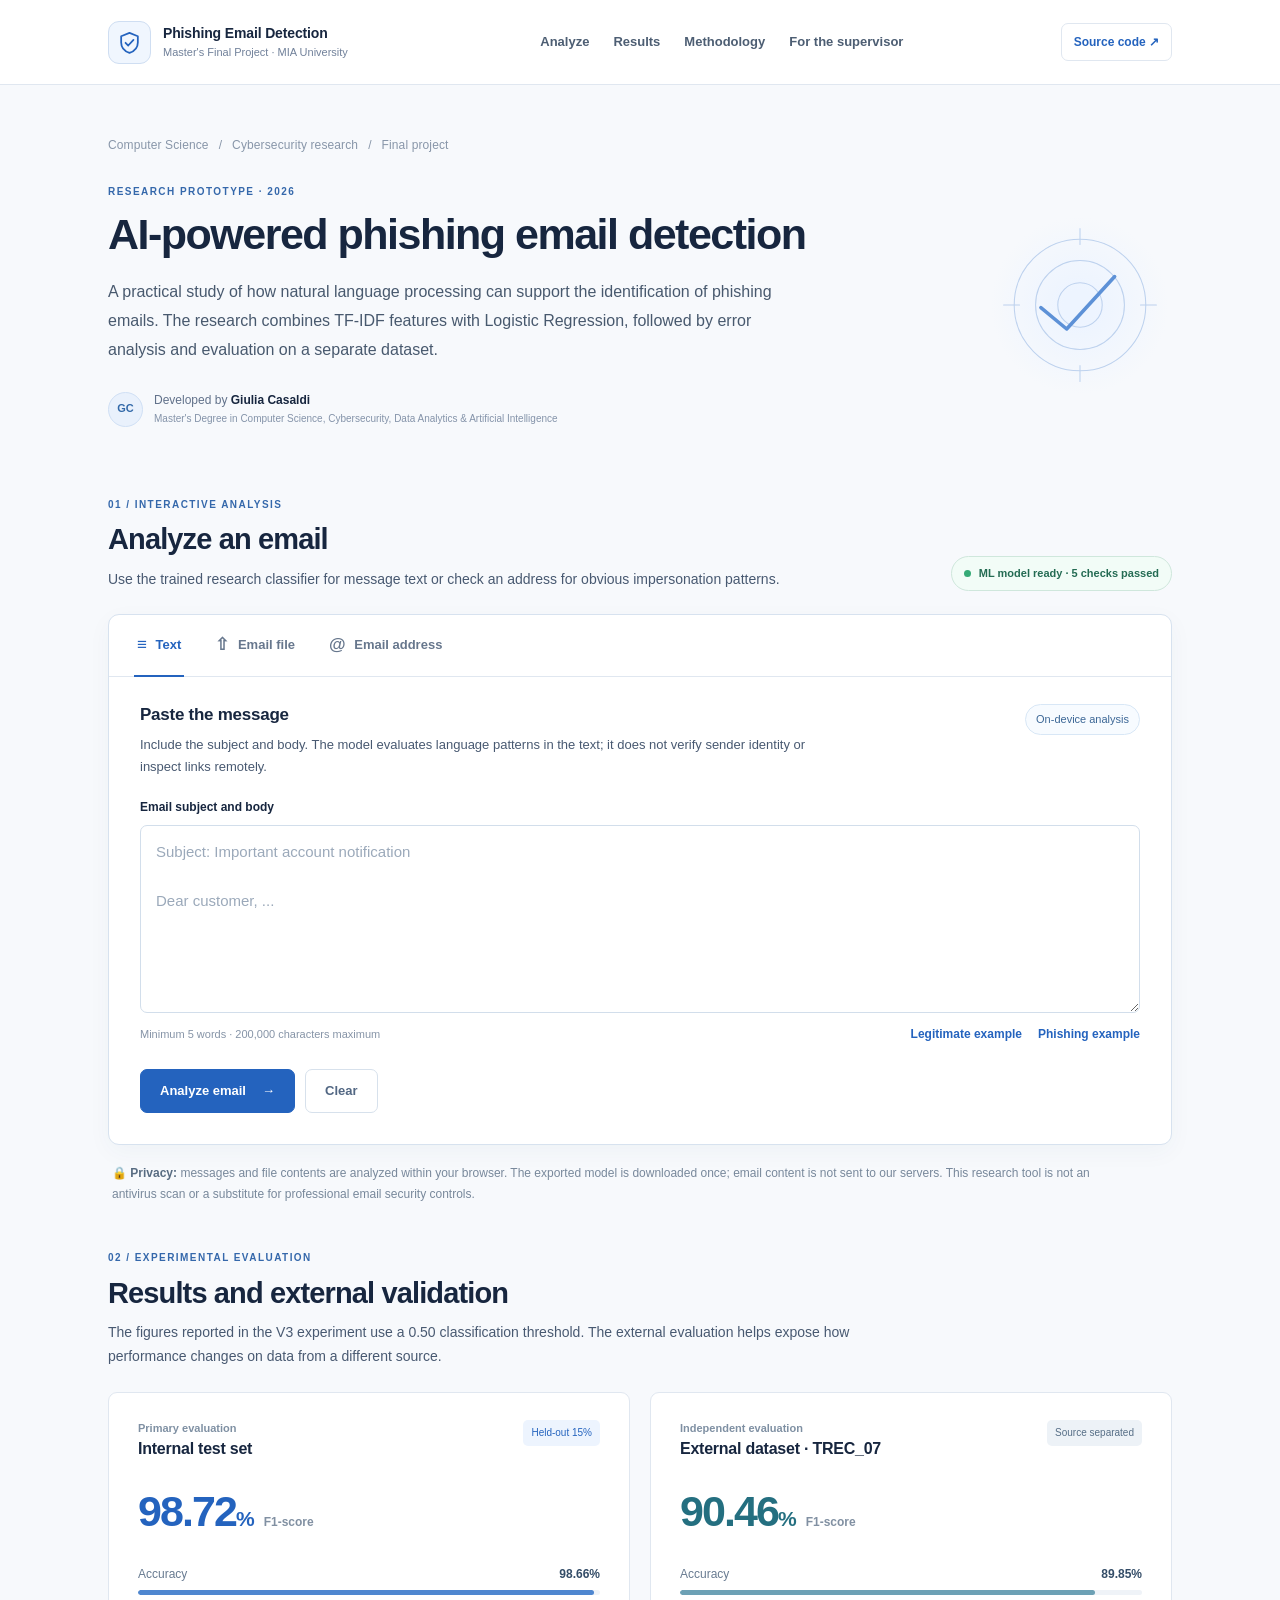
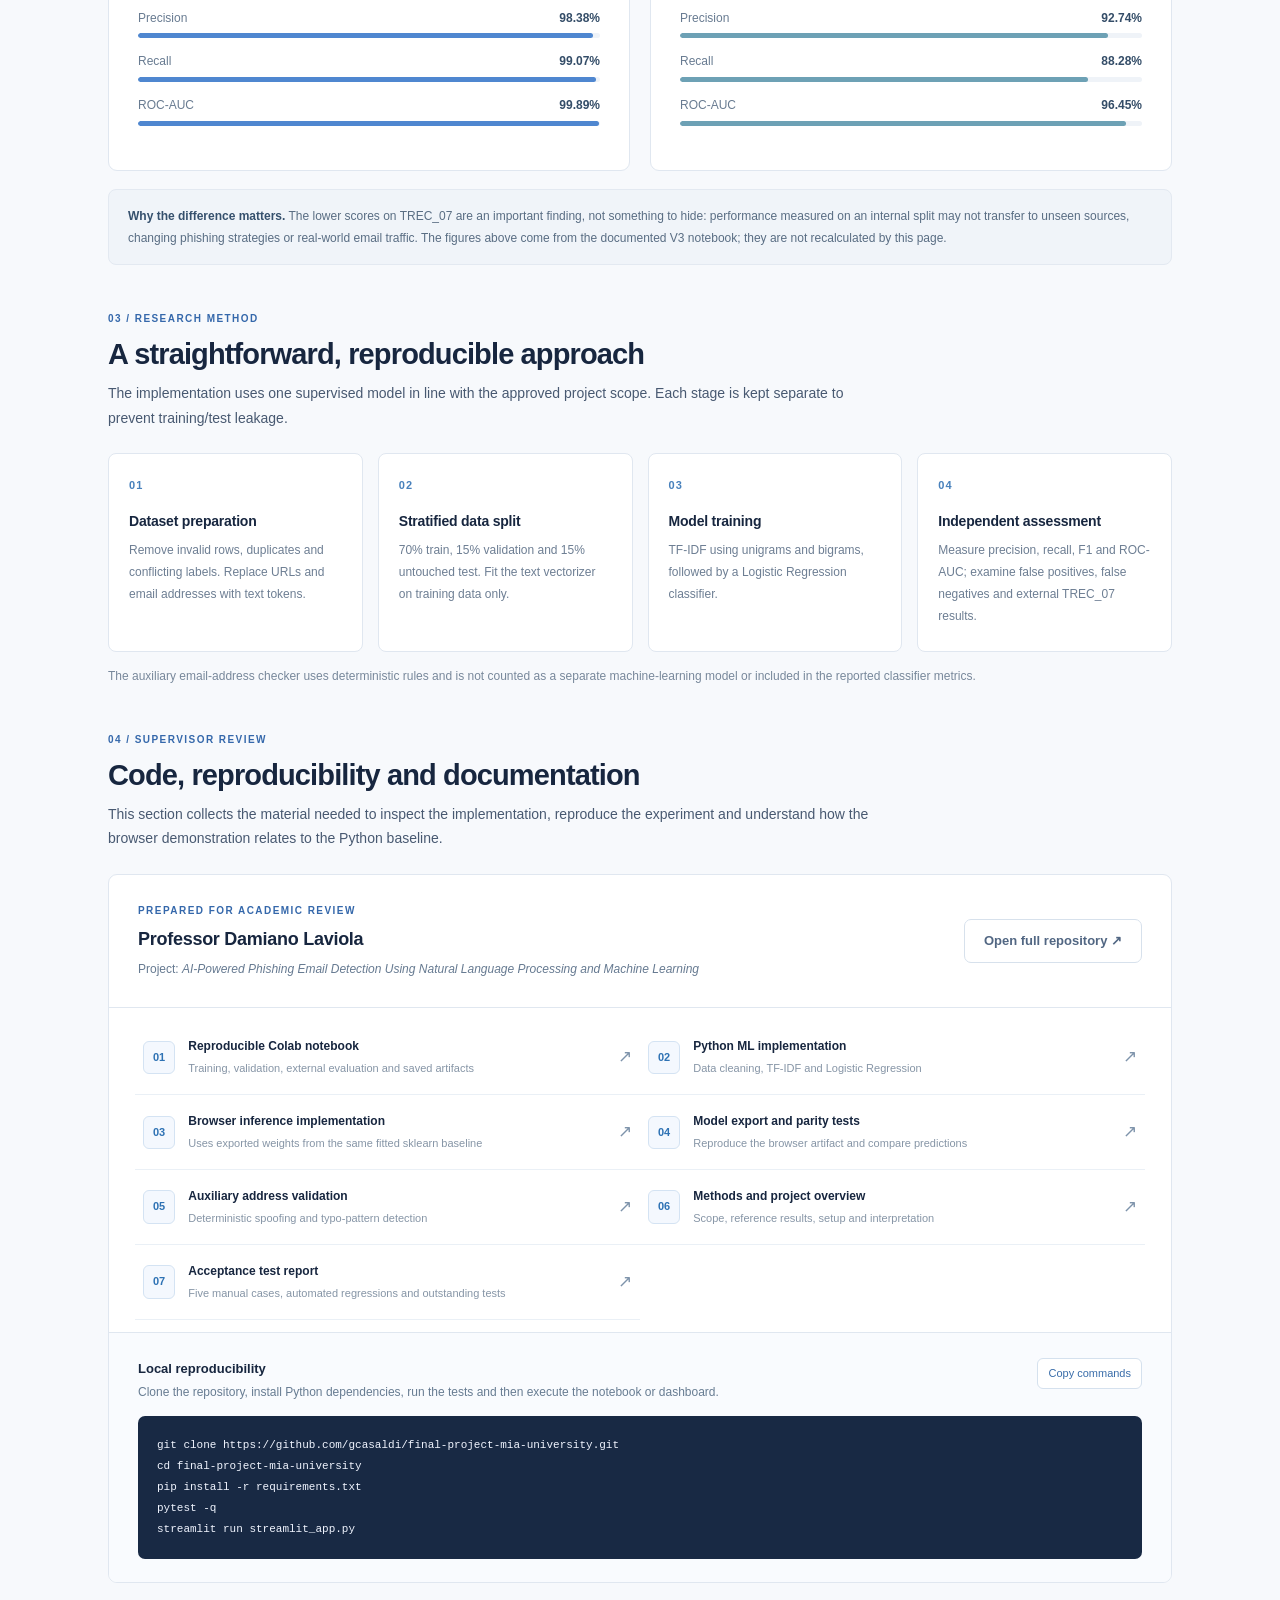
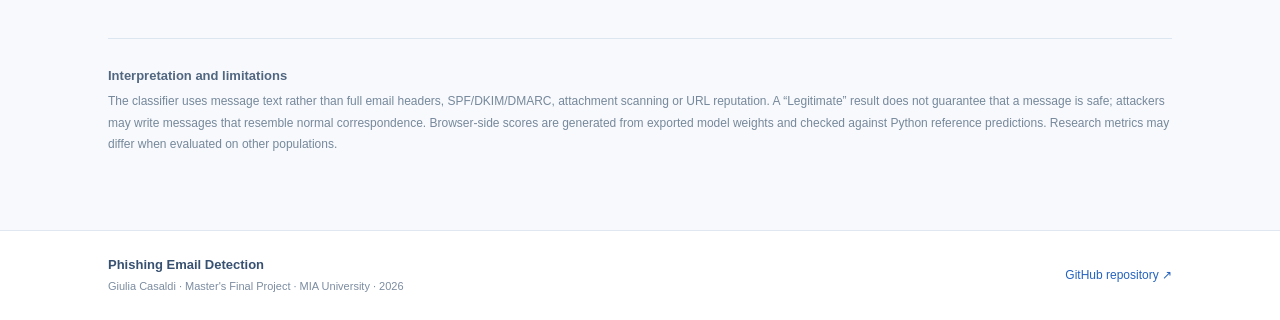
==== commit 14c090ec: "Link acceptance test evidence in supervisor review section" ====
--- a/docs/index.html
+++ b/docs/index.html
@@ -113,6 +113,7 @@
           <a href="https://github.com/gcasaldi/final-project-mia-university/blob/main/scripts/export_browser_model.py" target="_blank" rel="noopener noreferrer"><span class="resource-icon">04</span><span><strong>Model export and parity tests</strong><small>Reproduce the browser artifact and compare predictions</small></span><span class="arrow">↗</span></a>
           <a href="https://github.com/gcasaldi/final-project-mia-university/blob/main/src/address_validator.py" target="_blank" rel="noopener noreferrer"><span class="resource-icon">05</span><span><strong>Auxiliary address validation</strong><small>Deterministic spoofing and typo-pattern detection</small></span><span class="arrow">↗</span></a>
           <a href="https://github.com/gcasaldi/final-project-mia-university/blob/main/README.md" target="_blank" rel="noopener noreferrer"><span class="resource-icon">06</span><span><strong>Methods and project overview</strong><small>Scope, reference results, setup and interpretation</small></span><span class="arrow">↗</span></a>
+          <a href="https://github.com/gcasaldi/final-project-mia-university/blob/main/docs/ACCEPTANCE_TEST_REPORT.md" target="_blank" rel="noopener noreferrer"><span class="resource-icon">07</span><span><strong>Acceptance test report</strong><small>Five manual cases, automated regressions and outstanding tests</small></span><span class="arrow">↗</span></a>
         </div>
         <div class="repro"><div><strong>Local reproducibility</strong><p>Clone the repository, install Python dependencies, run the tests and then execute the notebook or dashboard.</p></div><button type="button" class="copy-btn" id="copy-commands">Copy commands</button><pre><code>git clone https://github.com/gcasaldi/final-project-mia-university.git
 cd final-project-mia-university
--- a/docs/site.css
+++ b/docs/site.css
@@ -0,0 +1,152 @@
+:root{color-scheme:light;--bg:#f7f9fc;--paper:#fff;--ink:#17263f;--body:#485971;--sub:#71819a;--line:#e0e7f0;--blue:#2463be;--darkblue:#154889;--softblue:#eaf2fd;--teal:#147b7d;--red:#ab3c39;--amber:#92581a}
+*{box-sizing:border-box}
+html{scroll-behavior:smooth}
+body{margin:0;background:var(--bg);font:15px/1.57 -apple-system,BlinkMacSystemFont,"Segoe UI",Roboto,Helvetica,Arial,sans-serif;color:var(--ink);-webkit-font-smoothing:antialiased}
+[hidden]{display:none!important}
+a{color:var(--blue);text-decoration:none}
+a:hover{text-decoration:underline}
+button,input,textarea{font:inherit}
+button{cursor:pointer}
+button:disabled{opacity:.58;cursor:not-allowed}
+:focus-visible{outline:3px solid #86b6f7;outline-offset:3px}
+.shell{max-width:1120px;margin:0 auto;padding:0 28px}
+.site-header{height:auto;background:#fff;border-bottom:1px solid var(--line)}
+.header-inner{min-height:84px;display:flex;align-items:center;justify-content:space-between;gap:28px}
+.identity{display:flex;align-items:center;gap:12px;color:var(--ink);min-width:275px}
+.identity:hover{text-decoration:none}
+.identity-mark{display:grid;place-items:center;height:43px;width:43px;border:1px solid #cfdef2;border-radius:11px;background:#f0f6fe}
+.identity-mark svg{height:25px;width:25px;fill:none;stroke:var(--blue);stroke-width:1.7;stroke-linejoin:round;stroke-linecap:round}
+.identity-name{font-size:14px;font-weight:750;line-height:1.3;letter-spacing:-.01em}
+.identity-name small{display:block;color:var(--sub);font-size:11px;font-weight:450;letter-spacing:0;padding-top:3px}
+nav{display:flex;gap:24px;align-items:center}
+nav a{color:#4d5e73;font-size:13px;font-weight:550;white-space:nowrap}
+.header-repo{border:1px solid var(--line);border-radius:7px;padding:9px 12px;font-size:12px;font-weight:700;white-space:nowrap}
+main{padding-bottom:74px!important}
+.intro{padding-top:51px;padding-bottom:30px}
+.breadcrumbs{display:flex;gap:10px;align-items:center;color:#8896a9;font-size:12px;letter-spacing:.01em;margin-bottom:29px}
+.intro-top{display:flex;justify-content:space-between;gap:45px;align-items:center}
+.intro-top>div:first-child{max-width:745px}
+.eyebrow{margin:0 0 9px;font-size:10px;font-weight:850;letter-spacing:.145em;text-transform:uppercase;color:#3568ab}
+h1{font-size:clamp(30px,4vw,43px);line-height:1.18;letter-spacing:-.035em;margin:0 0 19px;font-weight:760}
+h2{font-size:clamp(23px,3vw,29px);letter-spacing:-.03em;line-height:1.25;margin:0 0 9px}
+h3{font-size:17px;line-height:1.3;letter-spacing:-.015em;margin:0 0 8px}
+p{margin:0}
+.lead{color:#48596e;line-height:1.8;max-width:700px;font-size:16px}
+.byline{display:flex;align-items:center;gap:11px;font-size:12px;color:#61718a;margin-top:27px;line-height:1.4}
+.byline strong{color:var(--ink)}
+.byline small{display:block;margin-top:3px;color:#8493a9}
+.avatar{height:35px;width:35px;background:#e9f1fc;border:1px solid #d0e0f5;border-radius:50%;display:grid;place-items:center;font-weight:800;color:#3269a9;font-size:11px}
+.research-marker{width:185px;min-width:185px;height:185px;border-radius:50%;display:grid;place-items:center;background:radial-gradient(circle,#edf4ff 12%,transparent 68%)}
+.research-marker svg{width:160px;height:160px;fill:none;stroke:#bed2ee;stroke-width:1.2;stroke-linecap:round;stroke-linejoin:round}
+.research-marker svg path:first-of-type{stroke:#5d91d7;stroke-width:4}
+.main-section{padding:40px 0 6px;scroll-margin-top:24px}
+.section-heading{display:flex;align-items:flex-end;justify-content:space-between;gap:25px;margin-bottom:23px}
+.section-heading p:not(.eyebrow){font-size:14px;color:var(--body);max-width:770px;line-height:1.75}
+.status{display:flex;align-items:center;gap:8px;font-size:11px;font-weight:650;border:1px solid #dce5ef;border-radius:50px;background:white;padding:8px 12px;white-space:nowrap;max-width:370px}
+.status-dot{width:7px;height:7px;border-radius:50%;background:#e6a347;flex:0 0 auto}
+.status.ready{color:#246b53;border-color:#cfe7dc;background:#f2fcf7}
+.status.ready .status-dot{background:#35aa76}
+.status.error{color:#8b5221;border-color:#f4dfbe;background:#fffbf5}
+.status.error .status-dot{background:#e0a545}
+.analysis-card{border:1px solid #d7e2ef;background:var(--paper);border-radius:11px;box-shadow:0 7px 24px #1d426c0a;overflow:hidden}
+.tabs{display:flex;border-bottom:1px solid var(--line);padding:0 25px;gap:28px}
+.tabs button{background:transparent;border:0;border-bottom:2px solid transparent;color:#67778d;font-size:13px;font-weight:650;padding:17px 3px 16px;margin-bottom:-1px}
+.tabs button:hover{color:var(--blue)}
+.tabs button.active{color:var(--blue);border-bottom-color:var(--blue)}
+.tab-icon{font-weight:600;margin-right:5px;font-size:17px;vertical-align:-1px}
+.panel{padding:27px 31px 31px}
+.form-header{display:flex;justify-content:space-between;align-items:start;gap:24px;margin-bottom:20px}
+.form-header p{color:var(--body);max-width:690px;font-size:13px;line-height:1.7}
+.quiet-pill{font-size:11px;white-space:nowrap;padding:6px 10px;border-radius:50px;border:1px solid #d8e7f6;background:#f7fbff;color:#3c6796}
+label:not(.dropzone){display:block;font-size:12px;font-weight:700;margin:0 0 8px}
+textarea,.address-field{border:1px solid #d2deeb;border-radius:7px;padding:14px 15px;display:block;width:100%;background:#fff;color:#243851;transition:border .2s;outline:none}
+textarea:focus,.address-field:focus{border-color:#6f9ddb;box-shadow:0 0 0 3px #e4efff}
+textarea{height:188px;resize:vertical;line-height:1.65;min-height:130px}
+textarea::placeholder,.address-field::placeholder{color:#9ba9ba}
+.address-field{max-width:700px;min-height:53px}
+.input-bottom{display:flex;justify-content:space-between;align-items:center;gap:15px;flex-wrap:wrap;color:#8694a7;font-size:11px;margin-top:12px}
+.input-bottom>div{display:flex;gap:16px;flex-wrap:wrap}
+.text-button{background:none;color:var(--blue);border:0;padding:0;font-size:12px;font-weight:650}
+.form-actions{display:flex;gap:10px;margin-top:25px;flex-wrap:wrap}
+.primary,.secondary,.outlined{display:inline-flex;gap:16px;align-items:center;justify-content:center;padding:11px 19px;border-radius:7px;font-size:13px;font-weight:750;min-height:43px}
+.primary{background:var(--blue);border:1px solid var(--blue);color:white}
+.primary:hover{background:#1c529d}
+.secondary,.outlined{background:white;border:1px solid #d7e1ec;color:#526783}
+.secondary:hover,.outlined:hover{border-color:#85a6d2;background:#f7faff;text-decoration:none}
+.dropzone{border:1.5px dashed #acbfd9;border-radius:9px;display:flex;align-items:center;flex-direction:column;justify-content:center;gap:6px;min-height:205px;background:#fbfdff;cursor:pointer;position:relative}
+.dropzone:hover{background:#f1f7ff;border-color:#79a5e3}
+.drop-icon{font-size:30px;line-height:1;color:var(--blue)}
+.dropzone strong{font-size:14px;color:#27496e}
+.dropzone span:last-of-type{color:#8798ad;font-size:12px;max-width:96%;overflow-wrap:anywhere;text-align:center}
+.dropzone input{opacity:0;position:absolute;width:100%;height:100%;inset:0;cursor:pointer}
+.small-note,.under-card{color:#78889b;font-size:12px;line-height:1.7;margin-top:14px}
+.under-card{padding:4px 4px 0;max-width:990px}
+.under-card strong{color:#586c82}
+.analysis-result{border-top:1px solid var(--line);padding:26px 31px 29px;background:#fbfdff}
+.result-top{display:flex;gap:15px;justify-content:space-between;align-items:start;flex-wrap:wrap}
+.result-title{margin-bottom:5px;font-weight:750;font-size:16px}
+.result-description{color:#64778c;font-size:12px;line-height:1.7}
+.result-chip{font-size:12px;font-weight:800;border-radius:50px;padding:6px 11px;white-space:nowrap}
+.result-chip.bad{background:#fff0ec;color:#ad473e}
+.result-chip.good{background:#ecf7ef;color:#257b50}
+.result-chip.neutral{background:#edf2f9;color:#536780}
+.score-row{display:flex;align-items:center;justify-content:space-between;margin:23px 0 8px;font-size:12px}
+.score-row strong{font-size:22px;color:#263b56}
+.score-bar{height:10px;background:#e1e9f2;border-radius:30px;overflow:hidden}
+.score-bar>div{height:100%;width:0;background:linear-gradient(90deg,#3669b5,#e56e65);border-radius:30px}
+.result-detail{margin-top:18px;font-size:12px;color:#576b84}
+.result-detail li{margin:5px 0;overflow-wrap:anywhere}
+.result-detail ul{margin:8px 0 0;padding-left:18px}
+.result-footnote{font-size:11px;color:#8897a8;margin-top:17px;line-height:1.6}
+.results-grid{display:grid;grid-template-columns:1fr 1fr;gap:20px}
+.metrics-card,.supervisor-card{background:white;border:1px solid var(--line);border-radius:9px}
+.metrics-card{padding:27px 29px 30px}
+.metrics-heading{display:flex;justify-content:space-between;gap:13px;align-items:start}
+.card-kicker{color:#7f90a3;font-size:11px;font-weight:650;margin-bottom:2px}
+.metrics-heading h3{font-size:16px}
+.dataset-badge{font-size:10px;color:var(--blue);background:#edf4fe;border-radius:5px;padding:5px 8px;white-space:nowrap}
+.dataset-badge.muted{color:#566e86;background:#edf2f7}
+.main-metric{font-size:43px;font-weight:750;color:var(--blue);line-height:1.3;letter-spacing:-.045em;margin:16px 0 25px}
+.main-metric span{font-size:21px}
+.main-metric small{font-size:12px;font-weight:550;color:#8190a2;letter-spacing:0;margin-left:11px}
+.secondary-metric{color:#246f80}
+.metric-line{display:flex;justify-content:space-between;color:#687b91;font-size:12px;margin-bottom:6px}
+.metric-line strong{color:#344d68}
+.meter{height:5px;background:#eff3f8;border-radius:20px;overflow:hidden;margin-bottom:14px}
+.meter span{height:100%;background:#4f87d0;display:block;border-radius:20px}
+.meter.blue span{background:#6da1b5}
+.academic-note{margin-top:18px;border:1px solid #e3e9f1;background:#f0f4f9;border-radius:8px;padding:15px 19px;color:#596d83;font-size:12px;line-height:1.85}
+.academic-note strong{color:#35506d}
+.method-flow{display:grid;grid-template-columns:repeat(4,minmax(0,1fr));gap:15px}
+.method-flow article{border:1px solid var(--line);background:#fff;border-radius:8px;padding:23px 20px}
+.step-no{font-size:11px;font-weight:850;color:#4881bc;letter-spacing:.1em;display:block;margin-bottom:17px}
+.method-flow h3{font-size:14px;margin-bottom:9px}
+.method-flow p{font-size:12px;color:#6d7e93;line-height:1.85}
+.supervisor-card{overflow:hidden}
+.supervisor-intro{padding:28px 29px;display:flex;align-items:center;justify-content:space-between;gap:20px;border-bottom:1px solid var(--line)}
+.supervisor-intro p:not(.eyebrow){font-size:12px;color:#667a91;line-height:1.7}
+.supervisor-intro h3{font-size:18px}
+.outlined{white-space:nowrap}
+.link-grid{display:grid;grid-template-columns:1fr 1fr;padding:12px 26px}
+.link-grid a{display:flex;gap:13px;align-items:center;color:var(--ink);padding:17px 8px;border-bottom:1px solid #eaf0f6}
+.link-grid a:hover{background:#f8fbff;text-decoration:none}
+.resource-icon{border:1px solid #d4e3f3;background:#f4f8fe;border-radius:6px;padding:7px 9px;color:#2e72b4;font-size:11px;font-weight:750}
+.link-grid a>span:nth-child(2){flex:1}
+.link-grid strong{display:block;font-size:12px}
+.link-grid small{display:block;color:#8695a6;font-size:11px;line-height:1.55;margin-top:4px}
+.arrow{font-size:17px;color:#7e93ab}
+.repro{background:#f9fbfe;border-top:1px solid var(--line);padding:23px 29px;position:relative}
+.repro strong{font-size:13px}
+.repro p{font-size:12px;color:#677c92;margin:4px 0 14px}
+.repro pre{background:#182944;color:#f1f5ff;border-radius:7px;padding:19px;overflow:auto;margin:0;font-size:11px;line-height:1.9}
+.copy-btn{position:absolute;right:29px;top:25px;background:#fff;border:1px solid #d5e1ee;color:#386ca9;padding:6px 10px;font-size:11px;border-radius:6px}
+.limitations{margin-top:49px;border-top:1px solid #dce6f1;padding-top:25px;font-size:12px;color:#76889b;line-height:1.8}
+.limitations strong{color:#516781;display:block;font-size:13px;margin-bottom:4px}
+footer{border-top:1px solid var(--line);background:white;padding:24px 0}
+.footer-inner{display:flex;justify-content:space-between;align-items:center;gap:15px;font-size:12px;color:#7c8ca0}
+.footer-inner strong{color:#385171;font-size:13px}
+.footer-inner p{font-size:11px;margin-top:3px}
+@media(max-width:1050px){nav{gap:14px}.header-inner{gap:18px}.identity{min-width:auto}.header-repo{display:none}}
+@media(max-width:760px){.shell{padding:0 19px}.header-inner{align-items:start;gap:11px;padding-top:14px;padding-bottom:13px;flex-direction:column}nav{overflow-x:auto;width:100%;gap:19px}.intro{padding-top:26px}.intro-top{gap:12px}.research-marker{display:none}.section-heading{flex-wrap:wrap;align-items:start}.results-grid,.link-grid{grid-template-columns:1fr}.method-flow{grid-template-columns:repeat(2,minmax(0,1fr))}.tabs{padding:0 17px;gap:18px}.panel,.analysis-result{padding:21px}.metrics-card{padding:22px}.supervisor-intro{padding:21px}.link-grid{padding:8px 17px}.repro{padding:20px}.copy-btn{right:20px;top:20px}}
+@media(max-width:440px){h1{font-size:30px}.lead{font-size:14px}.method-flow{grid-template-columns:1fr}.form-header{flex-direction:column;gap:9px}.tabs{gap:12px}.tabs button{font-size:12px}.input-bottom>div{gap:11px}.supervisor-intro{flex-direction:column;align-items:start}.main-metric{font-size:37px}.copy-btn{position:static;float:right;margin-bottom:9px}.repro pre{clear:both}}
+@media(prefers-reduced-motion:reduce){html{scroll-behavior:auto}}
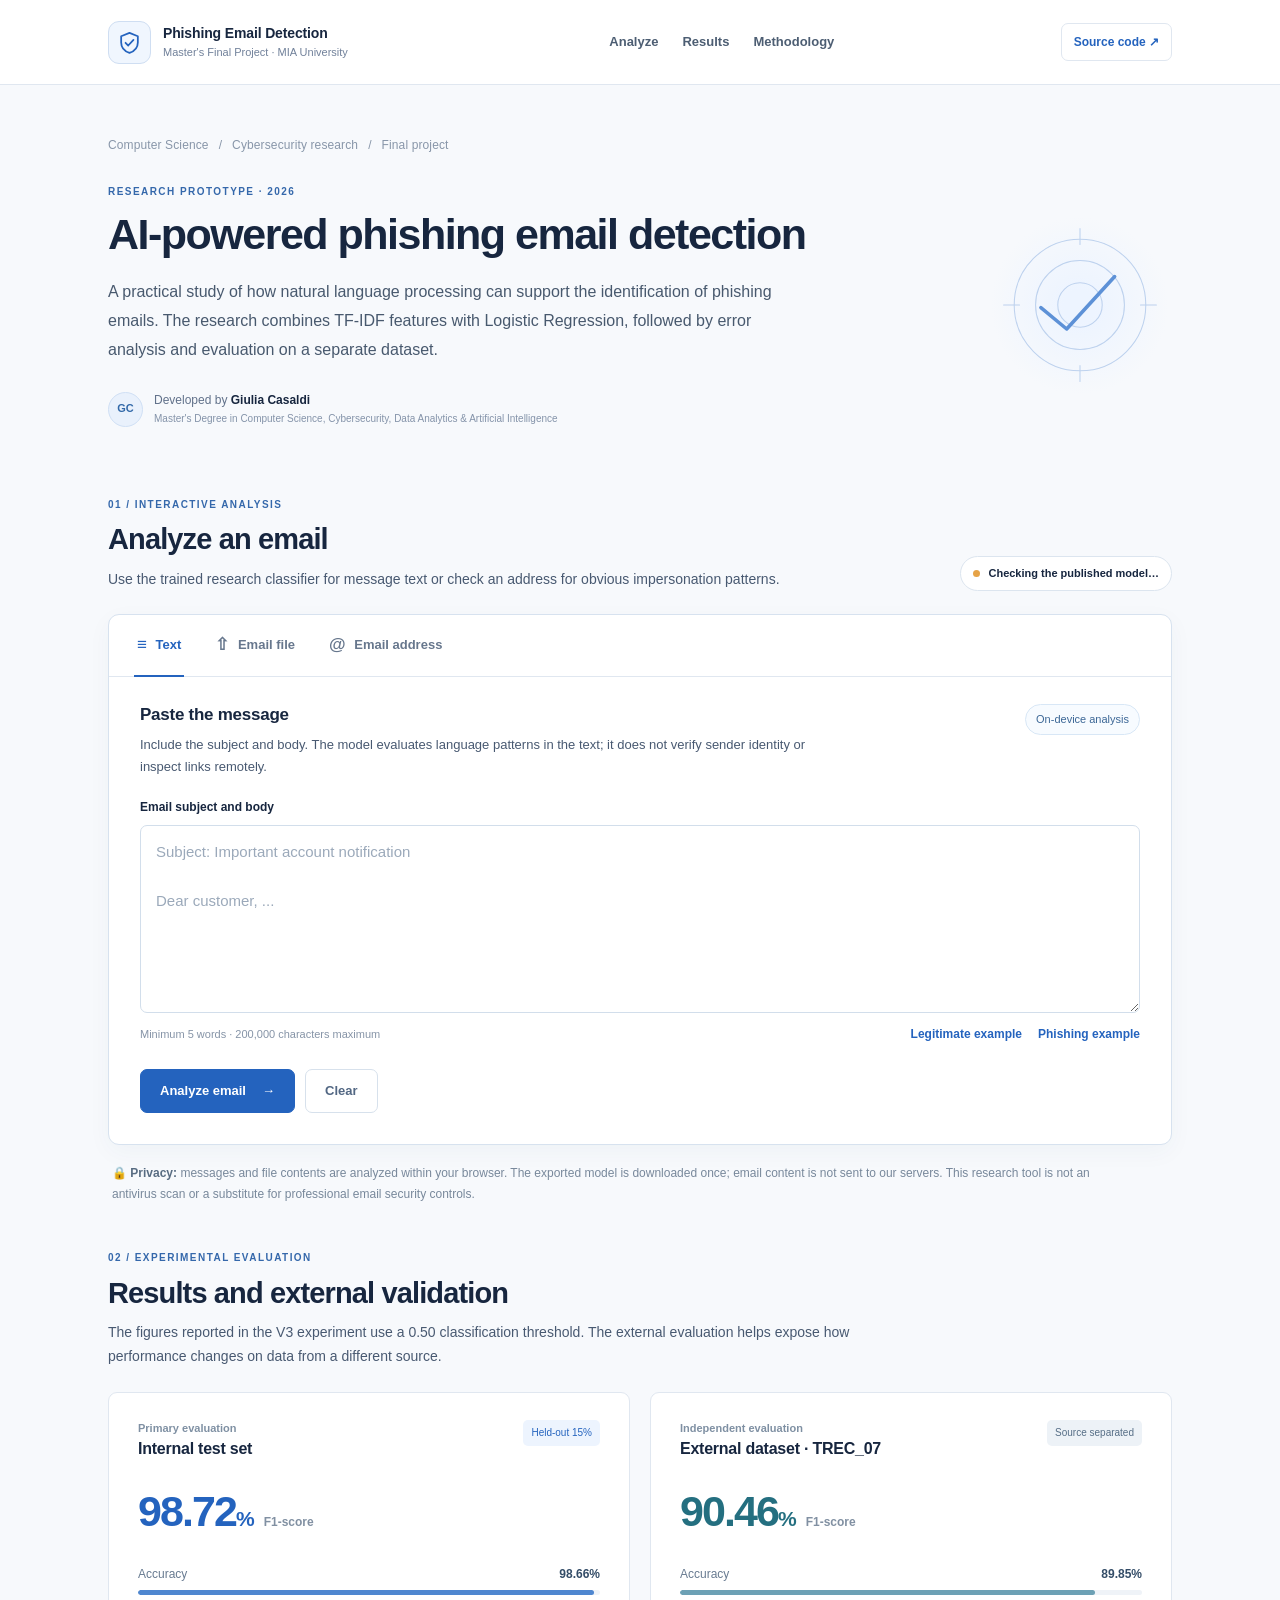
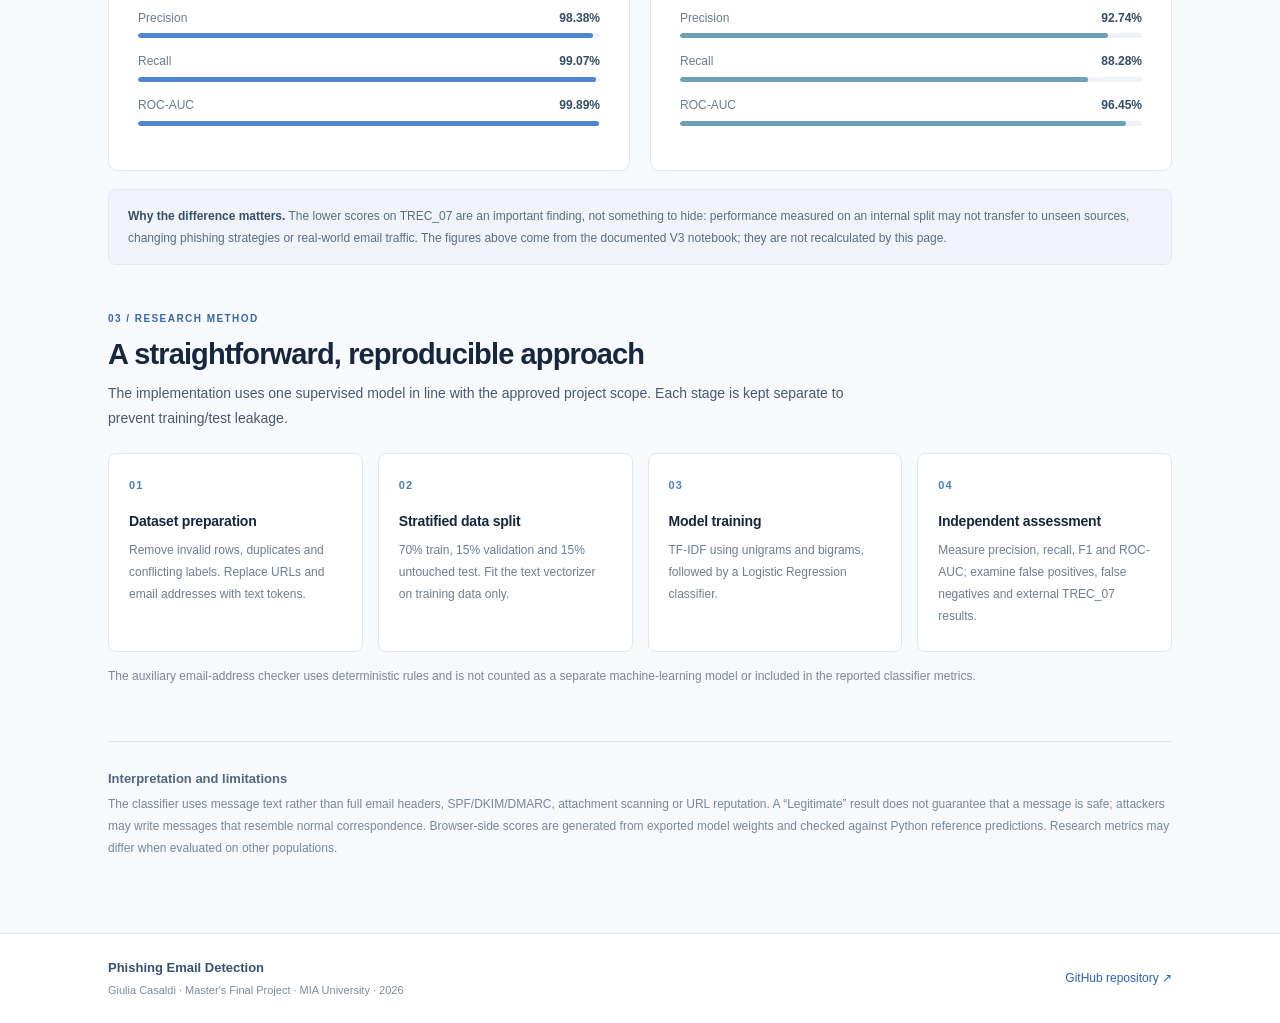
==== commit e404a17b: "Remove supervisor review section from public Pages demo" ====
--- a/docs/index.html
+++ b/docs/index.html
@@ -22,7 +22,6 @@
         <a href="#analysis">Analyze</a>
         <a href="#results">Results</a>
         <a href="#method">Methodology</a>
-        <a href="#supervisor">For the supervisor</a>
       </nav>
       <a class="header-repo" href="https://github.com/gcasaldi/final-project-mia-university" target="_blank" rel="noopener noreferrer">Source code <span aria-hidden="true">↗</span></a>
     </div>
@@ -102,26 +101,6 @@
       <p class="small-note">The auxiliary email-address checker uses deterministic rules and is not counted as a separate machine-learning model or included in the reported classifier metrics.</p>
     </section>
 
-    <section class="main-section" id="supervisor">
-      <div class="section-heading"><div><p class="eyebrow">04 / Supervisor review</p><h2>Code, reproducibility and documentation</h2><p>This section collects the material needed to inspect the implementation, reproduce the experiment and understand how the browser demonstration relates to the Python baseline.</p></div></div>
-      <div class="supervisor-card">
-        <div class="supervisor-intro"><div><p class="eyebrow">Prepared for academic review</p><h3>Professor Damiano Laviola</h3><p>Project: <em>AI-Powered Phishing Email Detection Using Natural Language Processing and Machine Learning</em></p></div><a class="outlined" href="https://github.com/gcasaldi/final-project-mia-university" target="_blank" rel="noopener noreferrer">Open full repository ↗</a></div>
-        <div class="link-grid">
-          <a href="https://github.com/gcasaldi/final-project-mia-university/blob/main/notebooks/Final_Project_v3_Colab.ipynb" target="_blank" rel="noopener noreferrer"><span class="resource-icon">01</span><span><strong>Reproducible Colab notebook</strong><small>Training, validation, external evaluation and saved artifacts</small></span><span class="arrow">↗</span></a>
-          <a href="https://github.com/gcasaldi/final-project-mia-university/blob/main/src/model_service.py" target="_blank" rel="noopener noreferrer"><span class="resource-icon">02</span><span><strong>Python ML implementation</strong><small>Data cleaning, TF-IDF and Logistic Regression</small></span><span class="arrow">↗</span></a>
-          <a href="https://github.com/gcasaldi/final-project-mia-university/blob/main/docs/model-runtime.mjs" target="_blank" rel="noopener noreferrer"><span class="resource-icon">03</span><span><strong>Browser inference implementation</strong><small>Uses exported weights from the same fitted sklearn baseline</small></span><span class="arrow">↗</span></a>
-          <a href="https://github.com/gcasaldi/final-project-mia-university/blob/main/scripts/export_browser_model.py" target="_blank" rel="noopener noreferrer"><span class="resource-icon">04</span><span><strong>Model export and parity tests</strong><small>Reproduce the browser artifact and compare predictions</small></span><span class="arrow">↗</span></a>
-          <a href="https://github.com/gcasaldi/final-project-mia-university/blob/main/src/address_validator.py" target="_blank" rel="noopener noreferrer"><span class="resource-icon">05</span><span><strong>Auxiliary address validation</strong><small>Deterministic spoofing and typo-pattern detection</small></span><span class="arrow">↗</span></a>
-          <a href="https://github.com/gcasaldi/final-project-mia-university/blob/main/README.md" target="_blank" rel="noopener noreferrer"><span class="resource-icon">06</span><span><strong>Methods and project overview</strong><small>Scope, reference results, setup and interpretation</small></span><span class="arrow">↗</span></a>
-          <a href="https://github.com/gcasaldi/final-project-mia-university/blob/main/docs/ACCEPTANCE_TEST_REPORT.md" target="_blank" rel="noopener noreferrer"><span class="resource-icon">07</span><span><strong>Acceptance test report</strong><small>Five manual cases, automated regressions and outstanding tests</small></span><span class="arrow">↗</span></a>
-        </div>
-        <div class="repro"><div><strong>Local reproducibility</strong><p>Clone the repository, install Python dependencies, run the tests and then execute the notebook or dashboard.</p></div><button type="button" class="copy-btn" id="copy-commands">Copy commands</button><pre><code>git clone https://github.com/gcasaldi/final-project-mia-university.git
-cd final-project-mia-university
-pip install -r requirements.txt
-pytest -q
-streamlit run streamlit_app.py</code></pre></div>
-      </div>
-    </section>
     <div class="limitations"><strong>Interpretation and limitations</strong><p>The classifier uses message text rather than full email headers, SPF/DKIM/DMARC, attachment scanning or URL reputation. A “Legitimate” result does not guarantee that a message is safe; attackers may write messages that resemble normal correspondence. Browser-side scores are generated from exported model weights and checked against Python reference predictions. Research metrics may differ when evaluated on other populations.</p></div>
   </main>
   <footer><div class="shell footer-inner"><div><strong>Phishing Email Detection</strong><p>Giulia Casaldi · Master's Final Project · MIA University · 2026</p></div><a href="https://github.com/gcasaldi/final-project-mia-university" target="_blank" rel="noopener noreferrer">GitHub repository ↗</a></div></footer>
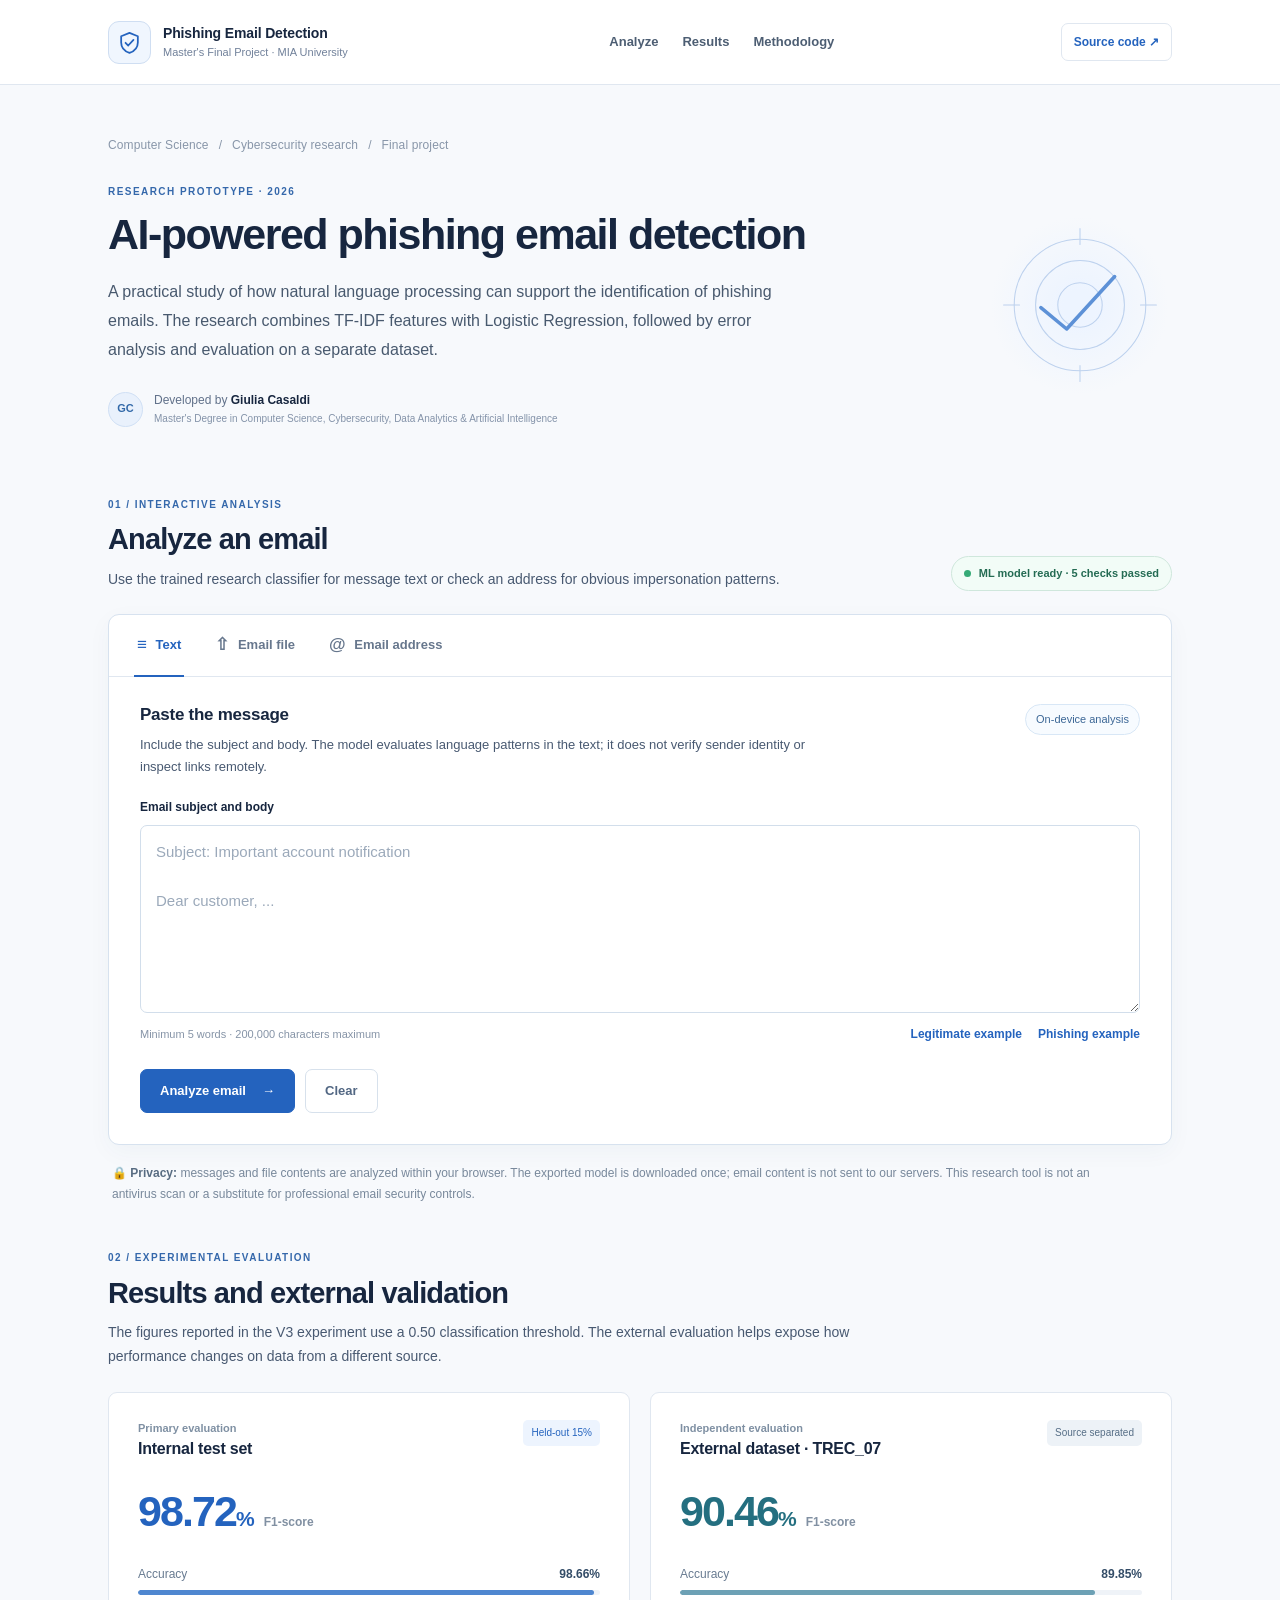
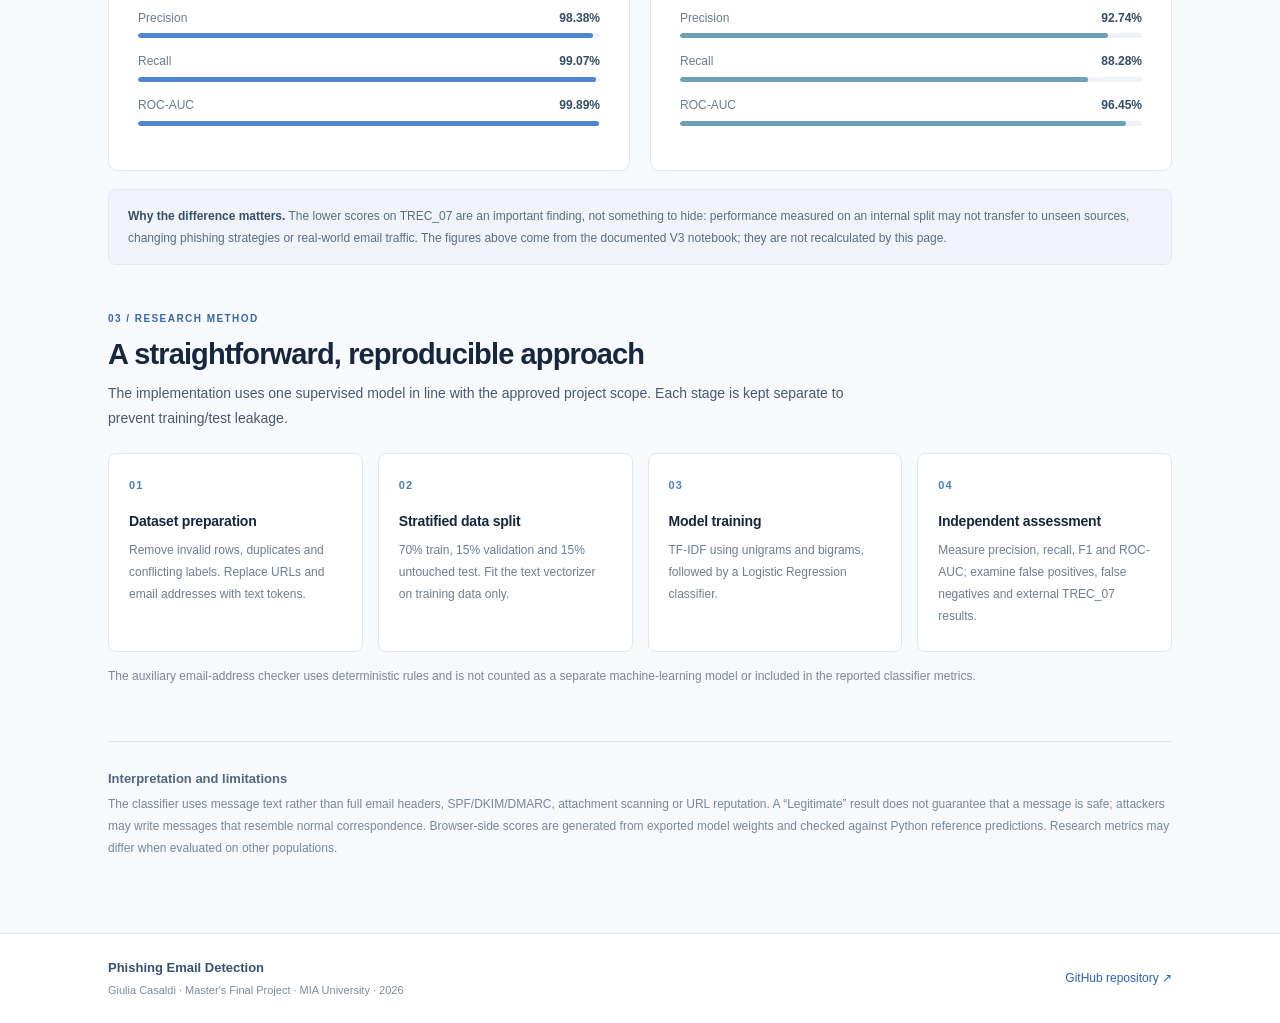
==== commit 4fcfb9bf: "Force mobile browsers to load restored dashboard script" ====
--- a/docs/index.html
+++ b/docs/index.html
@@ -9,7 +9,7 @@
   <meta property="og:description" content="An interpretable NLP research project with interactive, private browser-side email analysis and reproducible evaluations.">
   <title>Phishing Email Detection · Master's Final Project</title>
   <link rel="stylesheet" href="./site.css">
-  <script type="module" src="./site.js"></script>
+  <script type="module" src="./site.js?v=20261027-mobile-fix-1"></script>
 </head>
 <body>
   <header class="site-header">
